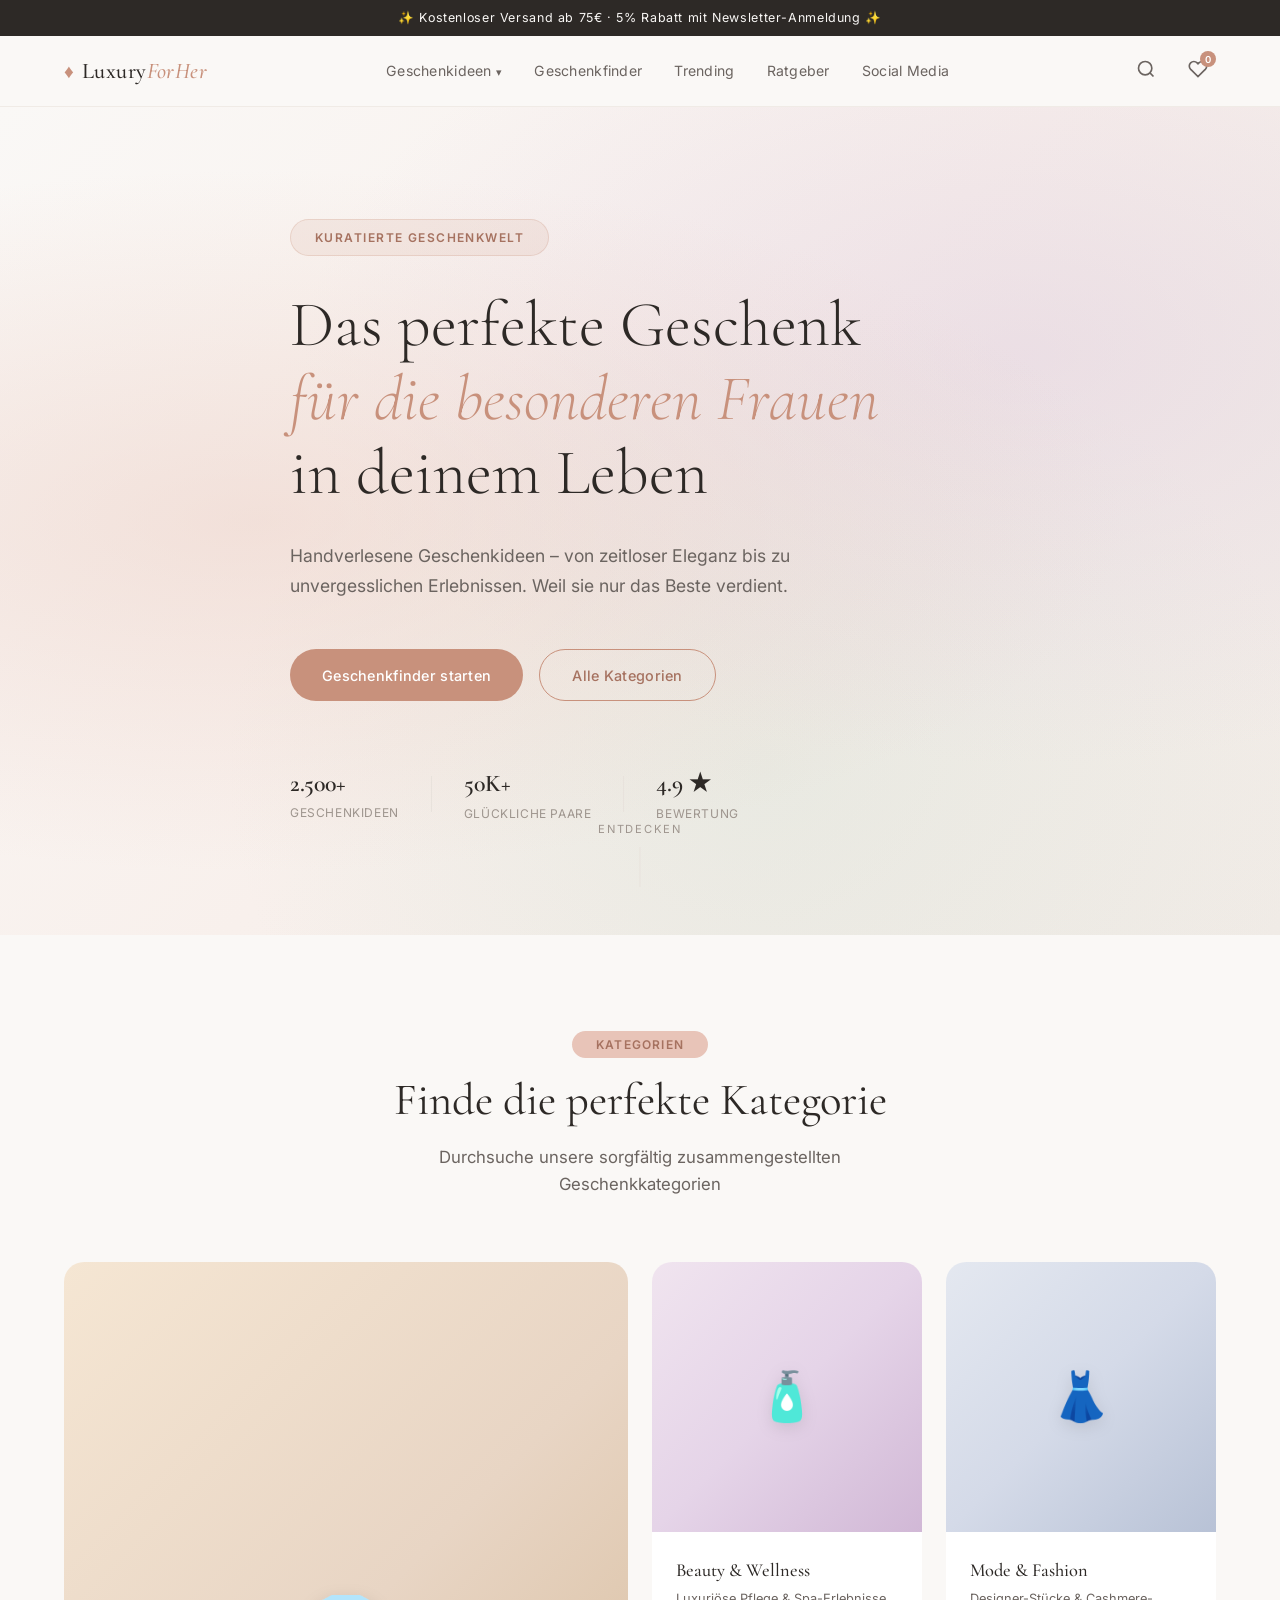
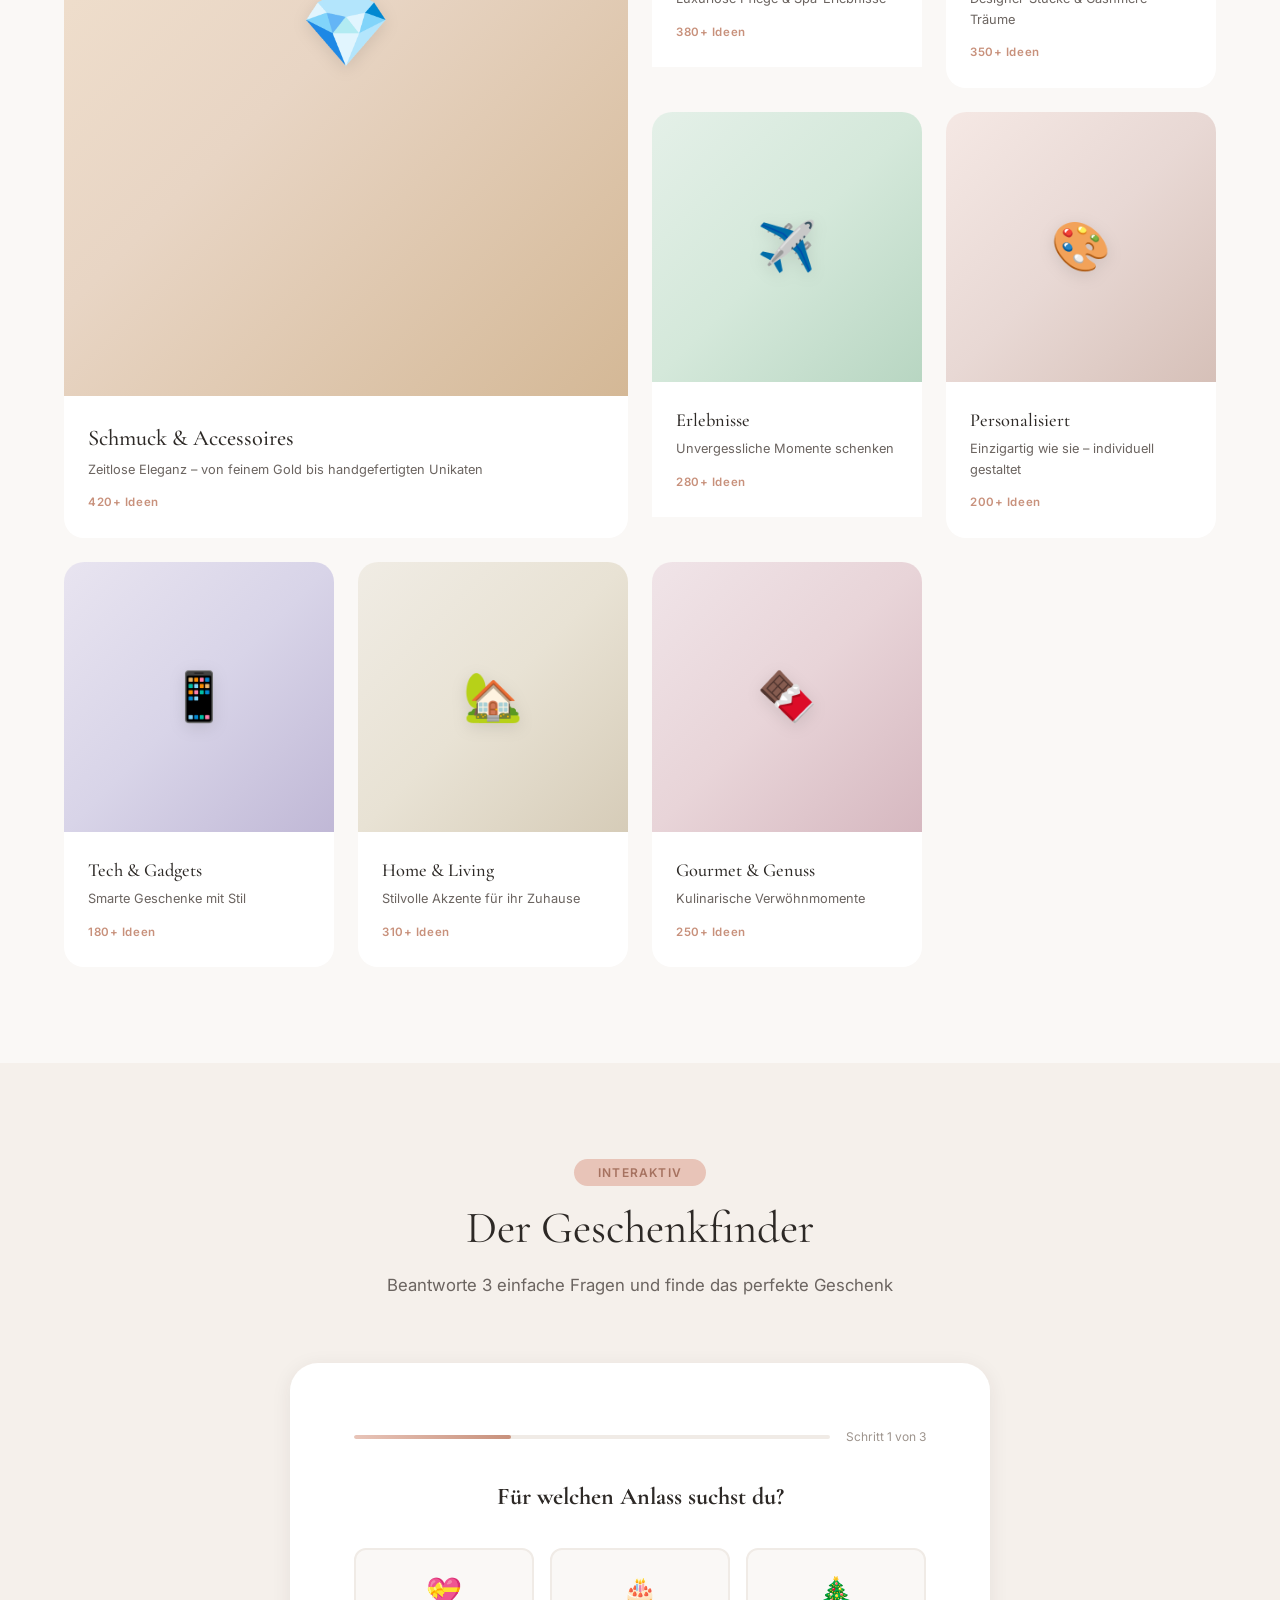
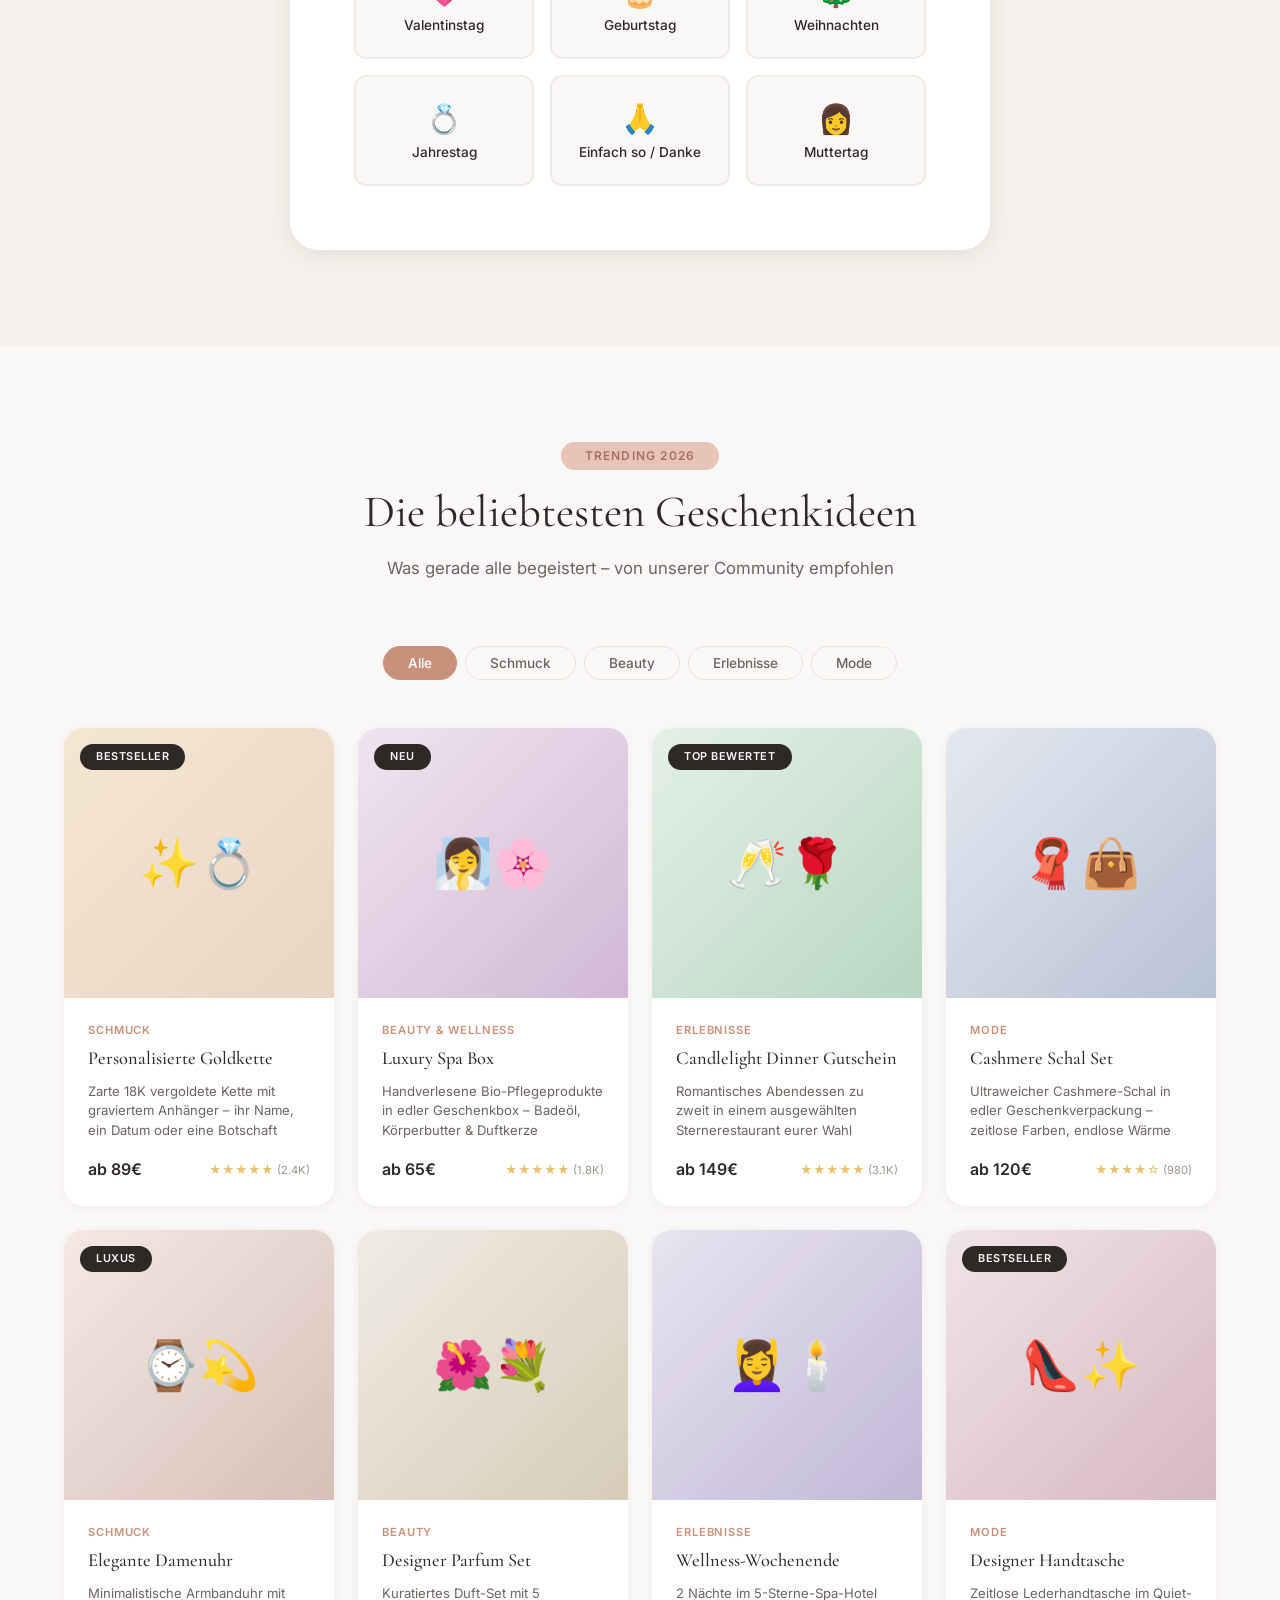
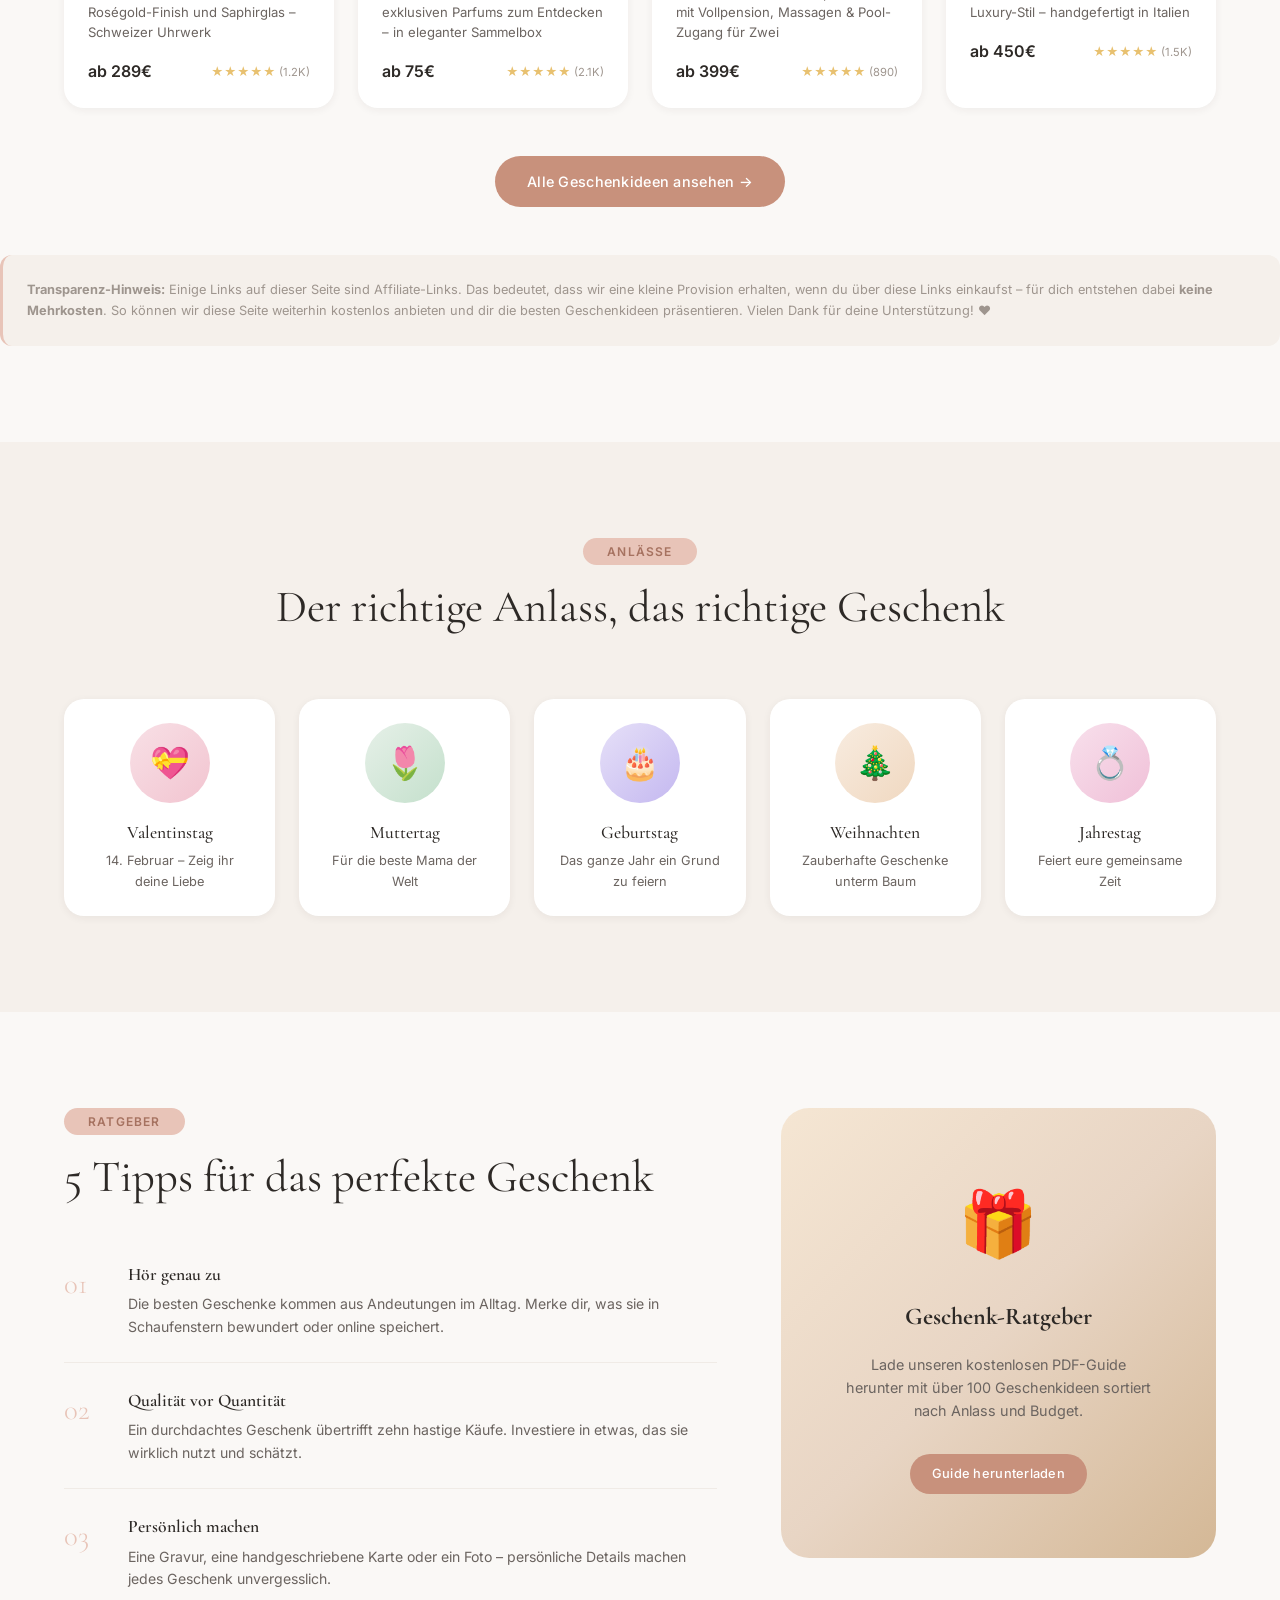
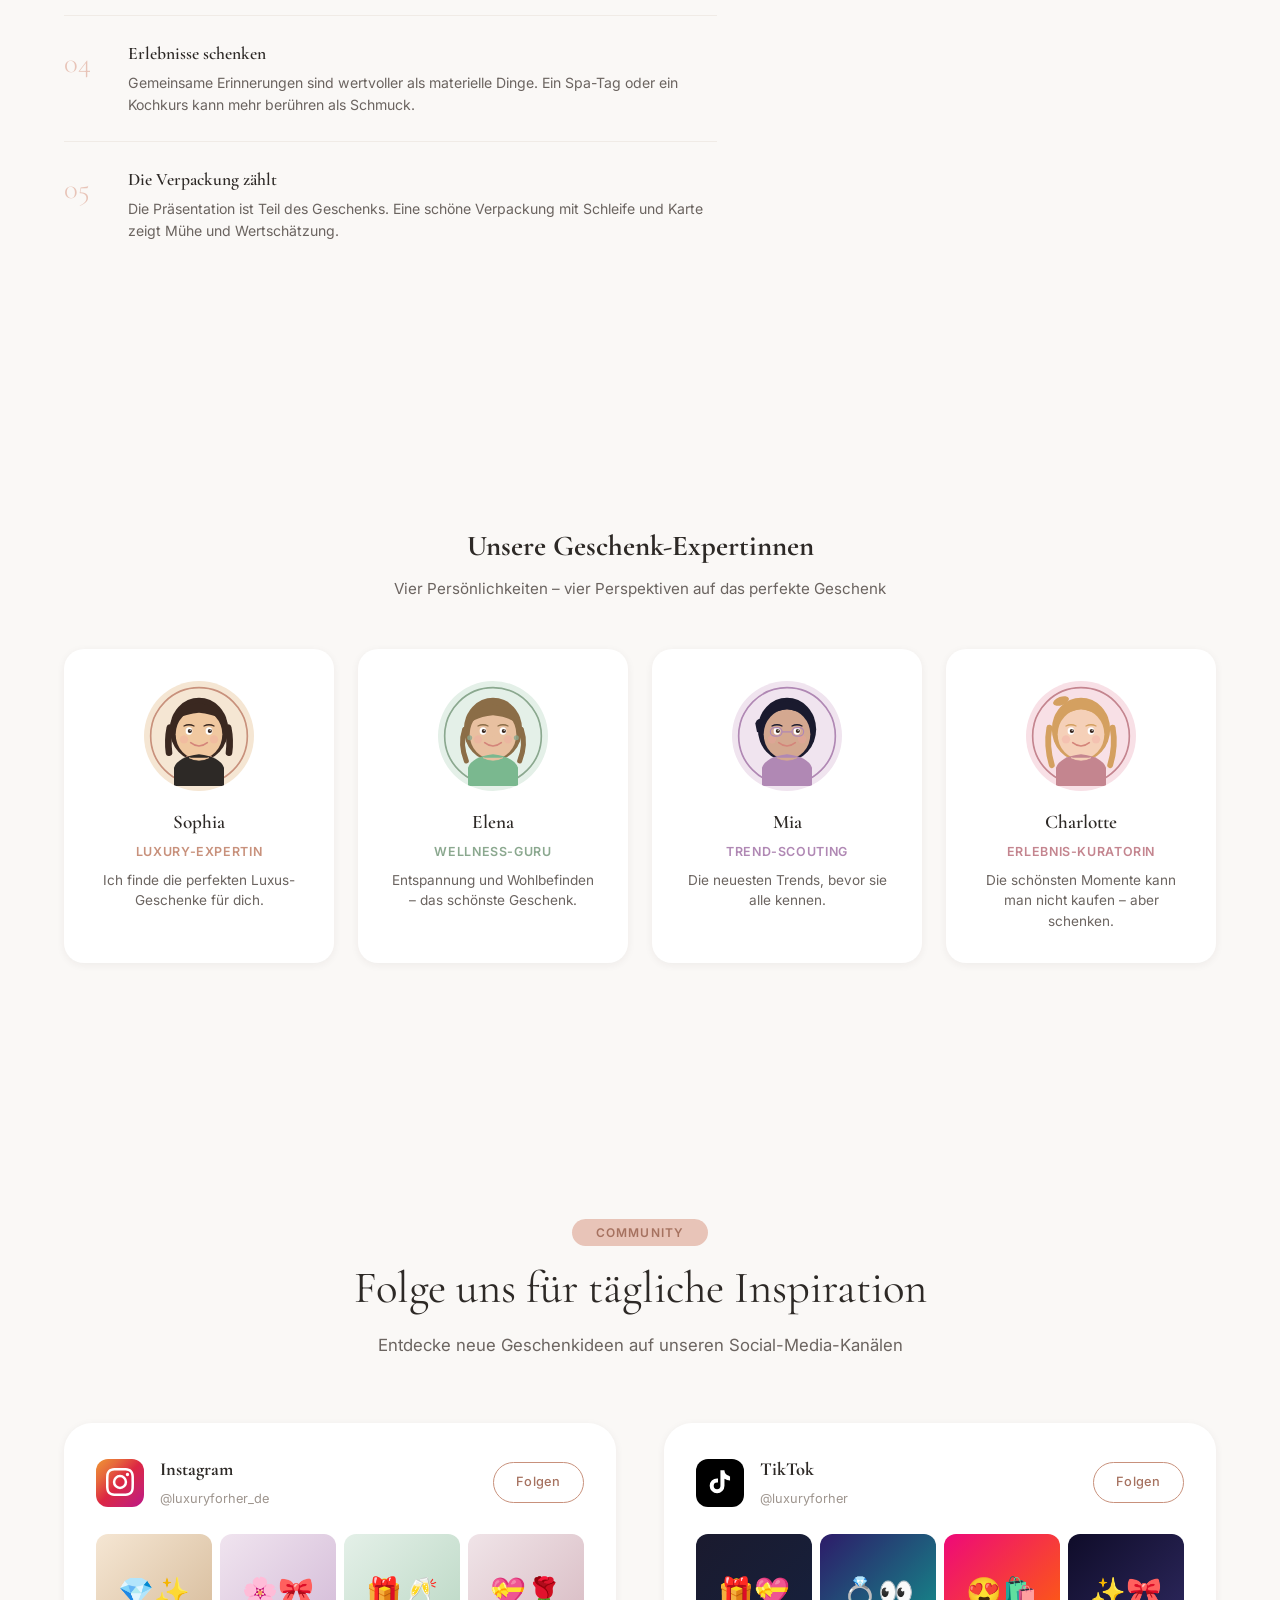
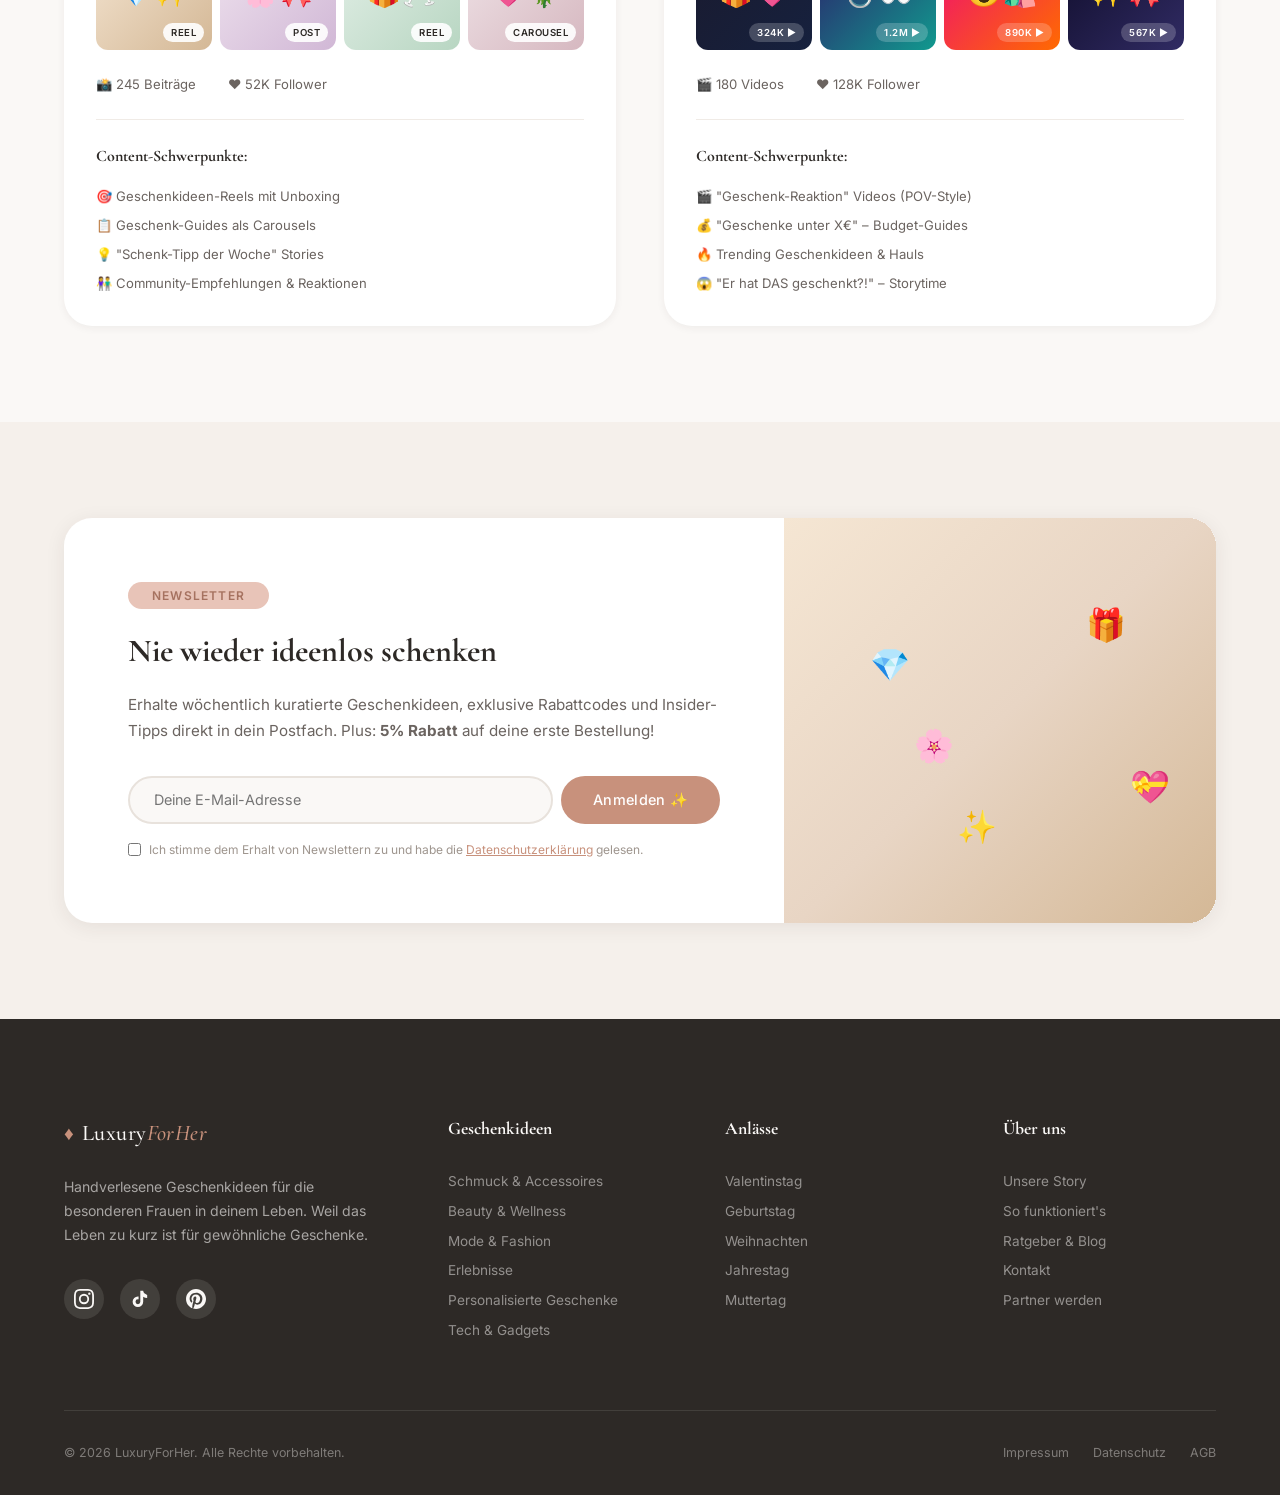
==== index.html @ c5ecb96d "feat: LuxuryForHer – Geschenkideen-Plattform für Frauen Komplette Webseite mit folgenden Features:  " ====
<!DOCTYPE html>
<html lang="de">
<head>
    <meta charset="UTF-8">
    <meta name="viewport" content="width=device-width, initial-scale=1.0">
    <title>LuxuryForHer – Exklusive Geschenkideen für Frauen</title>
    <meta name="description" content="Entdecke handverlesene Geschenkideen für Frauen. Von luxuriöser Schmuckkunst bis hin zu personalisierten Erlebnissen – finde das perfekte Geschenk für sie.">
    <meta name="keywords" content="Geschenke für Frauen, Luxus Geschenke, Geschenkideen, Valentinstag, Geburtstag, Weihnachten">
    <meta property="og:title" content="LuxuryForHer – Exklusive Geschenkideen für Frauen">
    <meta property="og:description" content="Handverlesene Geschenkideen für die besonderen Frauen in deinem Leben.">
    <meta property="og:type" content="website">
    <link rel="preconnect" href="https://fonts.googleapis.com">
    <link rel="preconnect" href="https://fonts.gstatic.com" crossorigin>
    <link href="https://fonts.googleapis.com/css2?family=Cormorant+Garamond:ital,wght@0,300;0,400;0,500;0,600;0,700;1,300;1,400&family=Inter:wght@300;400;500;600&display=swap" rel="stylesheet">
    <link rel="stylesheet" href="css/style.css">
    <link rel="stylesheet" href="css/avatars.css">
    <link rel="icon" href="data:image/svg+xml,<svg xmlns='http://www.w3.org/2000/svg' viewBox='0 0 100 100'><text y='.9em' font-size='90'>🎁</text></svg>">
</head>
<body>
    <!-- Announcement Bar -->
    <div class="announcement-bar">
        <p>✨ Kostenloser Versand ab 75€ · 5% Rabatt mit Newsletter-Anmeldung ✨</p>
    </div>

    <!-- Navigation -->
    <header class="header" id="header">
        <nav class="nav container">
            <a href="index.html" class="nav__logo">
                <span class="logo-icon">♦</span>
                <span class="logo-text">Luxury<em>ForHer</em></span>
            </a>

            <div class="nav__menu" id="nav-menu">
                <ul class="nav__list">
                    <li class="nav__item nav__item--dropdown">
                        <a href="#kategorien" class="nav__link">Geschenkideen <span class="dropdown-arrow">▾</span></a>
                        <div class="dropdown">
                            <div class="dropdown__grid">
                                <div class="dropdown__column">
                                    <h4>Nach Anlass</h4>
                                    <a href="pages/kategorie.html?cat=valentinstag">Valentinstag</a>
                                    <a href="pages/kategorie.html?cat=geburtstag">Geburtstag</a>
                                    <a href="pages/kategorie.html?cat=weihnachten">Weihnachten</a>
                                    <a href="pages/kategorie.html?cat=jahrestag">Jahrestag</a>
                                    <a href="pages/kategorie.html?cat=muttertag">Muttertag</a>
                                </div>
                                <div class="dropdown__column">
                                    <h4>Nach Kategorie</h4>
                                    <a href="pages/kategorie.html?cat=schmuck">Schmuck & Accessoires</a>
                                    <a href="pages/kategorie.html?cat=beauty">Beauty & Wellness</a>
                                    <a href="pages/kategorie.html?cat=mode">Mode & Fashion</a>
                                    <a href="pages/kategorie.html?cat=erlebnisse">Erlebnisse</a>
                                    <a href="pages/kategorie.html?cat=tech">Tech & Gadgets</a>
                                </div>
                                <div class="dropdown__column">
                                    <h4>Nach Budget</h4>
                                    <a href="pages/kategorie.html?cat=unter50">Unter 50€</a>
                                    <a href="pages/kategorie.html?cat=50-150">50€ – 150€</a>
                                    <a href="pages/kategorie.html?cat=150-500">150€ – 500€</a>
                                    <a href="pages/kategorie.html?cat=luxus">Luxus 500€+</a>
                                </div>
                            </div>
                        </div>
                    </li>
                    <li class="nav__item"><a href="#geschenkfinder" class="nav__link">Geschenkfinder</a></li>
                    <li class="nav__item"><a href="#trending" class="nav__link">Trending</a></li>
                    <li class="nav__item"><a href="pages/ratgeber.html" class="nav__link">Ratgeber</a></li>
                    <li class="nav__item"><a href="#social" class="nav__link">Social Media</a></li>
                </ul>
                <button class="nav__close" id="nav-close" aria-label="Menü schließen">✕</button>
            </div>

            <div class="nav__actions">
                <button class="nav__search-btn" id="search-btn" aria-label="Suche">
                    <svg width="20" height="20" viewBox="0 0 24 24" fill="none" stroke="currentColor" stroke-width="2">
                        <circle cx="11" cy="11" r="8"/><path d="m21 21-4.3-4.3"/>
                    </svg>
                </button>
                <button class="nav__wishlist-btn" aria-label="Merkliste">
                    <svg width="20" height="20" viewBox="0 0 24 24" fill="none" stroke="currentColor" stroke-width="2">
                        <path d="M20.84 4.61a5.5 5.5 0 0 0-7.78 0L12 5.67l-1.06-1.06a5.5 5.5 0 0 0-7.78 7.78l1.06 1.06L12 21.23l7.78-7.78 1.06-1.06a5.5 5.5 0 0 0 0-7.78z"/>
                    </svg>
                    <span class="wishlist-count">0</span>
                </button>
                <button class="nav__toggle" id="nav-toggle" aria-label="Menü öffnen">
                    <span></span><span></span><span></span>
                </button>
            </div>
        </nav>
    </header>

    <!-- Search Overlay -->
    <div class="search-overlay" id="search-overlay">
        <div class="search-overlay__content">
            <button class="search-overlay__close" id="search-close" aria-label="Suche schließen">✕</button>
            <h2>Was suchst du?</h2>
            <div class="search-overlay__input-wrap">
                <input type="text" placeholder="z.B. Schmuck, Wellness, Valentinstag..." id="search-input" autocomplete="off">
                <button class="search-overlay__submit" aria-label="Suchen">→</button>
            </div>
            <div class="search-overlay__suggestions">
                <span>Beliebt:</span>
                <a href="#">Goldschmuck</a>
                <a href="#">Parfum</a>
                <a href="#">Spa-Erlebnis</a>
                <a href="#">Handtasche</a>
                <a href="#">Cashmere</a>
            </div>
        </div>
    </div>

    <!-- Hero Section -->
    <section class="hero">
        <div class="hero__bg">
            <div class="hero__gradient"></div>
        </div>
        <div class="hero__content container">
            <span class="hero__badge">Kuratierte Geschenkwelt</span>
            <h1 class="hero__title">
                Das perfekte Geschenk<br>
                <em>für die besonderen Frauen</em><br>
                in deinem Leben
            </h1>
            <p class="hero__subtitle">
                Handverlesene Geschenkideen – von zeitloser Eleganz bis zu unvergesslichen Erlebnissen.
                Weil sie nur das Beste verdient.
            </p>
            <div class="hero__actions">
                <a href="#geschenkfinder" class="btn btn--primary">Geschenkfinder starten</a>
                <a href="#kategorien" class="btn btn--outline">Alle Kategorien</a>
            </div>
            <div class="hero__trust">
                <div class="trust-item">
                    <span class="trust-number">2.500+</span>
                    <span class="trust-label">Geschenkideen</span>
                </div>
                <div class="trust-divider"></div>
                <div class="trust-item">
                    <span class="trust-number">50K+</span>
                    <span class="trust-label">Glückliche Paare</span>
                </div>
                <div class="trust-divider"></div>
                <div class="trust-item">
                    <span class="trust-number">4.9 ★</span>
                    <span class="trust-label">Bewertung</span>
                </div>
            </div>
        </div>
        <div class="hero__scroll">
            <span>Entdecken</span>
            <div class="scroll-line"></div>
        </div>
    </section>

    <!-- Categories Section -->
    <section class="categories section" id="kategorien">
        <div class="container">
            <div class="section__header">
                <span class="section__badge">Kategorien</span>
                <h2 class="section__title">Finde die perfekte Kategorie</h2>
                <p class="section__subtitle">Durchsuche unsere sorgfältig zusammengestellten Geschenkkategorien</p>
            </div>

            <div class="categories__grid">
                <a href="pages/kategorie.html?cat=schmuck" class="category-card category-card--large">
                    <div class="category-card__bg" style="background: linear-gradient(135deg, #f5e6d3 0%, #e8d5c4 50%, #d4b896 100%);">
                        <div class="category-card__icon">💎</div>
                    </div>
                    <div class="category-card__content">
                        <h3>Schmuck & Accessoires</h3>
                        <p>Zeitlose Eleganz – von feinem Gold bis handgefertigten Unikaten</p>
                        <span class="category-card__count">420+ Ideen</span>
                    </div>
                </a>

                <a href="pages/kategorie.html?cat=beauty" class="category-card">
                    <div class="category-card__bg" style="background: linear-gradient(135deg, #f0e4ef 0%, #e5d4e8 50%, #d1b8d6 100%);">
                        <div class="category-card__icon">🧴</div>
                    </div>
                    <div class="category-card__content">
                        <h3>Beauty & Wellness</h3>
                        <p>Luxuriöse Pflege & Spa-Erlebnisse</p>
                        <span class="category-card__count">380+ Ideen</span>
                    </div>
                </a>

                <a href="pages/kategorie.html?cat=mode" class="category-card">
                    <div class="category-card__bg" style="background: linear-gradient(135deg, #e4e8f0 0%, #d4dae8 50%, #b8c2d6 100%);">
                        <div class="category-card__icon">👗</div>
                    </div>
                    <div class="category-card__content">
                        <h3>Mode & Fashion</h3>
                        <p>Designer-Stücke & Cashmere-Träume</p>
                        <span class="category-card__count">350+ Ideen</span>
                    </div>
                </a>

                <a href="pages/kategorie.html?cat=erlebnisse" class="category-card">
                    <div class="category-card__bg" style="background: linear-gradient(135deg, #e4f0e8 0%, #d4e8da 50%, #b8d6c2 100%);">
                        <div class="category-card__icon">✈️</div>
                    </div>
                    <div class="category-card__content">
                        <h3>Erlebnisse</h3>
                        <p>Unvergessliche Momente schenken</p>
                        <span class="category-card__count">280+ Ideen</span>
                    </div>
                </a>

                <a href="pages/kategorie.html?cat=personalisiert" class="category-card">
                    <div class="category-card__bg" style="background: linear-gradient(135deg, #f5e8e4 0%, #e8d8d4 50%, #d6c0b8 100%);">
                        <div class="category-card__icon">🎨</div>
                    </div>
                    <div class="category-card__content">
                        <h3>Personalisiert</h3>
                        <p>Einzigartig wie sie – individuell gestaltet</p>
                        <span class="category-card__count">200+ Ideen</span>
                    </div>
                </a>

                <a href="pages/kategorie.html?cat=tech" class="category-card">
                    <div class="category-card__bg" style="background: linear-gradient(135deg, #e8e4f0 0%, #d8d4e8 50%, #c0b8d6 100%);">
                        <div class="category-card__icon">📱</div>
                    </div>
                    <div class="category-card__content">
                        <h3>Tech & Gadgets</h3>
                        <p>Smarte Geschenke mit Stil</p>
                        <span class="category-card__count">180+ Ideen</span>
                    </div>
                </a>

                <a href="pages/kategorie.html?cat=home" class="category-card">
                    <div class="category-card__bg" style="background: linear-gradient(135deg, #f0ece4 0%, #e8e2d4 50%, #d6ccb8 100%);">
                        <div class="category-card__icon">🏡</div>
                    </div>
                    <div class="category-card__content">
                        <h3>Home & Living</h3>
                        <p>Stilvolle Akzente für ihr Zuhause</p>
                        <span class="category-card__count">310+ Ideen</span>
                    </div>
                </a>

                <a href="pages/kategorie.html?cat=gourmet" class="category-card">
                    <div class="category-card__bg" style="background: linear-gradient(135deg, #f0e4e8 0%, #e8d4d8 50%, #d6b8c0 100%);">
                        <div class="category-card__icon">🍫</div>
                    </div>
                    <div class="category-card__content">
                        <h3>Gourmet & Genuss</h3>
                        <p>Kulinarische Verwöhnmomente</p>
                        <span class="category-card__count">250+ Ideen</span>
                    </div>
                </a>
            </div>
        </div>
    </section>

    <!-- Gift Finder Section -->
    <section class="gift-finder section" id="geschenkfinder">
        <div class="container">
            <div class="section__header">
                <span class="section__badge">Interaktiv</span>
                <h2 class="section__title">Der Geschenkfinder</h2>
                <p class="section__subtitle">Beantworte 3 einfache Fragen und finde das perfekte Geschenk</p>
            </div>

            <div class="finder" id="finder">
                <!-- Step 1: Occasion -->
                <div class="finder__step active" data-step="1">
                    <div class="finder__progress">
                        <div class="progress-bar">
                            <div class="progress-fill" style="width: 33%"></div>
                        </div>
                        <span>Schritt 1 von 3</span>
                    </div>
                    <h3>Für welchen Anlass suchst du?</h3>
                    <div class="finder__options">
                        <button class="finder__option" data-value="valentinstag" data-next="2">
                            <span class="finder__option-icon">💝</span>
                            <span class="finder__option-text">Valentinstag</span>
                        </button>
                        <button class="finder__option" data-value="geburtstag" data-next="2">
                            <span class="finder__option-icon">🎂</span>
                            <span class="finder__option-text">Geburtstag</span>
                        </button>
                        <button class="finder__option" data-value="weihnachten" data-next="2">
                            <span class="finder__option-icon">🎄</span>
                            <span class="finder__option-text">Weihnachten</span>
                        </button>
                        <button class="finder__option" data-value="jahrestag" data-next="2">
                            <span class="finder__option-icon">💍</span>
                            <span class="finder__option-text">Jahrestag</span>
                        </button>
                        <button class="finder__option" data-value="danke" data-next="2">
                            <span class="finder__option-icon">🙏</span>
                            <span class="finder__option-text">Einfach so / Danke</span>
                        </button>
                        <button class="finder__option" data-value="muttertag" data-next="2">
                            <span class="finder__option-icon">👩</span>
                            <span class="finder__option-text">Muttertag</span>
                        </button>
                    </div>
                </div>

                <!-- Step 2: Budget -->
                <div class="finder__step" data-step="2">
                    <div class="finder__progress">
                        <div class="progress-bar">
                            <div class="progress-fill" style="width: 66%"></div>
                        </div>
                        <span>Schritt 2 von 3</span>
                    </div>
                    <h3>Wie viel möchtest du ausgeben?</h3>
                    <div class="finder__options">
                        <button class="finder__option" data-value="unter30" data-next="3">
                            <span class="finder__option-icon">💰</span>
                            <span class="finder__option-text">Unter 30€</span>
                        </button>
                        <button class="finder__option" data-value="30-75" data-next="3">
                            <span class="finder__option-icon">💰💰</span>
                            <span class="finder__option-text">30€ – 75€</span>
                        </button>
                        <button class="finder__option" data-value="75-200" data-next="3">
                            <span class="finder__option-icon">💰💰💰</span>
                            <span class="finder__option-text">75€ – 200€</span>
                        </button>
                        <button class="finder__option" data-value="200plus" data-next="3">
                            <span class="finder__option-icon">💎</span>
                            <span class="finder__option-text">200€+</span>
                        </button>
                    </div>
                    <button class="finder__back" data-back="1">← Zurück</button>
                </div>

                <!-- Step 3: Interest -->
                <div class="finder__step" data-step="3">
                    <div class="finder__progress">
                        <div class="progress-bar">
                            <div class="progress-fill" style="width: 100%"></div>
                        </div>
                        <span>Schritt 3 von 3</span>
                    </div>
                    <h3>Was interessiert sie am meisten?</h3>
                    <div class="finder__options">
                        <button class="finder__option" data-value="fashion" data-next="result">
                            <span class="finder__option-icon">👗</span>
                            <span class="finder__option-text">Mode & Style</span>
                        </button>
                        <button class="finder__option" data-value="wellness" data-next="result">
                            <span class="finder__option-icon">🧘</span>
                            <span class="finder__option-text">Wellness & Selfcare</span>
                        </button>
                        <button class="finder__option" data-value="abenteuer" data-next="result">
                            <span class="finder__option-icon">🌍</span>
                            <span class="finder__option-text">Reisen & Abenteuer</span>
                        </button>
                        <button class="finder__option" data-value="kreativ" data-next="result">
                            <span class="finder__option-icon">🎨</span>
                            <span class="finder__option-text">Kunst & Kreatives</span>
                        </button>
                        <button class="finder__option" data-value="kulinarik" data-next="result">
                            <span class="finder__option-icon">🍷</span>
                            <span class="finder__option-text">Kulinarik & Genuss</span>
                        </button>
                        <button class="finder__option" data-value="technik" data-next="result">
                            <span class="finder__option-icon">📱</span>
                            <span class="finder__option-text">Technik & Smart Home</span>
                        </button>
                    </div>
                    <button class="finder__back" data-back="2">← Zurück</button>
                </div>

                <!-- Results -->
                <div class="finder__step" data-step="result">
                    <div class="finder__result">
                        <h3>🎉 Deine persönlichen Empfehlungen</h3>
                        <div class="finder__results-grid" id="finder-results">
                            <!-- Filled by JS -->
                        </div>
                        <button class="finder__back" data-back="1" onclick="resetFinder()">🔄 Nochmal starten</button>
                    </div>
                </div>
            </div>
        </div>
    </section>

    <!-- Trending Section -->
    <section class="trending section" id="trending">
        <div class="container">
            <div class="section__header">
                <span class="section__badge">Trending 2026</span>
                <h2 class="section__title">Die beliebtesten Geschenkideen</h2>
                <p class="section__subtitle">Was gerade alle begeistert – von unserer Community empfohlen</p>
            </div>

            <div class="trending__tabs">
                <button class="trending__tab active" data-tab="alle">Alle</button>
                <button class="trending__tab" data-tab="schmuck">Schmuck</button>
                <button class="trending__tab" data-tab="beauty">Beauty</button>
                <button class="trending__tab" data-tab="erlebnisse">Erlebnisse</button>
                <button class="trending__tab" data-tab="mode">Mode</button>
            </div>

            <div class="trending__grid" id="trending-grid">
                <!-- Product Card 1 -->
                <article class="product-card" data-category="schmuck">
                    <div class="product-card__image" style="background: linear-gradient(135deg, #f5e6d3, #e8d5c4);">
                        <span class="product-card__emoji">✨💍</span>
                        <span class="product-card__badge">Bestseller</span>
                        <button class="product-card__wishlist" aria-label="Auf Merkliste">♡</button>
                    </div>
                    <div class="product-card__content">
                        <span class="product-card__category">Schmuck</span>
                        <h3>Personalisierte Goldkette</h3>
                        <p>Zarte 18K vergoldete Kette mit graviertem Anhänger – ihr Name, ein Datum oder eine Botschaft</p>
                        <div class="product-card__footer">
                            <span class="product-card__price">ab 89€</span>
                            <div class="product-card__rating">★★★★★ <span>(2.4K)</span></div>
                        </div>
                    </div>
                </article>

                <!-- Product Card 2 -->
                <article class="product-card" data-category="beauty">
                    <div class="product-card__image" style="background: linear-gradient(135deg, #f0e4ef, #d1b8d6);">
                        <span class="product-card__emoji">🧖‍♀️🌸</span>
                        <span class="product-card__badge">Neu</span>
                        <button class="product-card__wishlist" aria-label="Auf Merkliste">♡</button>
                    </div>
                    <div class="product-card__content">
                        <span class="product-card__category">Beauty & Wellness</span>
                        <h3>Luxury Spa Box</h3>
                        <p>Handverlesene Bio-Pflegeprodukte in edler Geschenkbox – Badeöl, Körperbutter & Duftkerze</p>
                        <div class="product-card__footer">
                            <span class="product-card__price">ab 65€</span>
                            <div class="product-card__rating">★★★★★ <span>(1.8K)</span></div>
                        </div>
                    </div>
                </article>

                <!-- Product Card 3 -->
                <article class="product-card" data-category="erlebnisse">
                    <div class="product-card__image" style="background: linear-gradient(135deg, #e4f0e8, #b8d6c2);">
                        <span class="product-card__emoji">🥂🌹</span>
                        <span class="product-card__badge">Top bewertet</span>
                        <button class="product-card__wishlist" aria-label="Auf Merkliste">♡</button>
                    </div>
                    <div class="product-card__content">
                        <span class="product-card__category">Erlebnisse</span>
                        <h3>Candlelight Dinner Gutschein</h3>
                        <p>Romantisches Abendessen zu zweit in einem ausgewählten Sternerestaurant eurer Wahl</p>
                        <div class="product-card__footer">
                            <span class="product-card__price">ab 149€</span>
                            <div class="product-card__rating">★★★★★ <span>(3.1K)</span></div>
                        </div>
                    </div>
                </article>

                <!-- Product Card 4 -->
                <article class="product-card" data-category="mode">
                    <div class="product-card__image" style="background: linear-gradient(135deg, #e4e8f0, #b8c2d6);">
                        <span class="product-card__emoji">🧣👜</span>
                        <button class="product-card__wishlist" aria-label="Auf Merkliste">♡</button>
                    </div>
                    <div class="product-card__content">
                        <span class="product-card__category">Mode</span>
                        <h3>Cashmere Schal Set</h3>
                        <p>Ultraweicher Cashmere-Schal in edler Geschenkverpackung – zeitlose Farben, endlose Wärme</p>
                        <div class="product-card__footer">
                            <span class="product-card__price">ab 120€</span>
                            <div class="product-card__rating">★★★★☆ <span>(980)</span></div>
                        </div>
                    </div>
                </article>

                <!-- Product Card 5 -->
                <article class="product-card" data-category="schmuck">
                    <div class="product-card__image" style="background: linear-gradient(135deg, #f5e8e4, #d6c0b8);">
                        <span class="product-card__emoji">⌚💫</span>
                        <span class="product-card__badge">Luxus</span>
                        <button class="product-card__wishlist" aria-label="Auf Merkliste">♡</button>
                    </div>
                    <div class="product-card__content">
                        <span class="product-card__category">Schmuck</span>
                        <h3>Elegante Damenuhr</h3>
                        <p>Minimalistische Armbanduhr mit Roségold-Finish und Saphirglas – Schweizer Uhrwerk</p>
                        <div class="product-card__footer">
                            <span class="product-card__price">ab 289€</span>
                            <div class="product-card__rating">★★★★★ <span>(1.2K)</span></div>
                        </div>
                    </div>
                </article>

                <!-- Product Card 6 -->
                <article class="product-card" data-category="beauty">
                    <div class="product-card__image" style="background: linear-gradient(135deg, #f0ece4, #d6ccb8);">
                        <span class="product-card__emoji">🌺💐</span>
                        <button class="product-card__wishlist" aria-label="Auf Merkliste">♡</button>
                    </div>
                    <div class="product-card__content">
                        <span class="product-card__category">Beauty</span>
                        <h3>Designer Parfum Set</h3>
                        <p>Kuratiertes Duft-Set mit 5 exklusiven Parfums zum Entdecken – in eleganter Sammelbox</p>
                        <div class="product-card__footer">
                            <span class="product-card__price">ab 75€</span>
                            <div class="product-card__rating">★★★★★ <span>(2.1K)</span></div>
                        </div>
                    </div>
                </article>

                <!-- Product Card 7 -->
                <article class="product-card" data-category="erlebnisse">
                    <div class="product-card__image" style="background: linear-gradient(135deg, #e8e4f0, #c0b8d6);">
                        <span class="product-card__emoji">💆‍♀️🕯️</span>
                        <button class="product-card__wishlist" aria-label="Auf Merkliste">♡</button>
                    </div>
                    <div class="product-card__content">
                        <span class="product-card__category">Erlebnisse</span>
                        <h3>Wellness-Wochenende</h3>
                        <p>2 Nächte im 5-Sterne-Spa-Hotel mit Vollpension, Massagen & Pool-Zugang für Zwei</p>
                        <div class="product-card__footer">
                            <span class="product-card__price">ab 399€</span>
                            <div class="product-card__rating">★★★★★ <span>(890)</span></div>
                        </div>
                    </div>
                </article>

                <!-- Product Card 8 -->
                <article class="product-card" data-category="mode">
                    <div class="product-card__image" style="background: linear-gradient(135deg, #f0e4e8, #d6b8c0);">
                        <span class="product-card__emoji">👠✨</span>
                        <span class="product-card__badge">Bestseller</span>
                        <button class="product-card__wishlist" aria-label="Auf Merkliste">♡</button>
                    </div>
                    <div class="product-card__content">
                        <span class="product-card__category">Mode</span>
                        <h3>Designer Handtasche</h3>
                        <p>Zeitlose Lederhandtasche im Quiet-Luxury-Stil – handgefertigt in Italien</p>
                        <div class="product-card__footer">
                            <span class="product-card__price">ab 450€</span>
                            <div class="product-card__rating">★★★★★ <span>(1.5K)</span></div>
                        </div>
                    </div>
                </article>
            </div>

            <div class="trending__cta">
                <a href="pages/kategorie.html" class="btn btn--primary">Alle Geschenkideen ansehen →</a>
            </div>
        </div>
    </section>

    <!-- Occasion Highlights -->
    <section class="occasions section">
        <div class="container">
            <div class="section__header">
                <span class="section__badge">Anlässe</span>
                <h2 class="section__title">Der richtige Anlass, das richtige Geschenk</h2>
            </div>

            <div class="occasions__grid">
                <a href="pages/kategorie.html?cat=valentinstag" class="occasion-card">
                    <div class="occasion-card__visual" style="background: linear-gradient(135deg, #f8e0e6, #f2c4d0);">
                        <span>💝</span>
                    </div>
                    <h3>Valentinstag</h3>
                    <p>14. Februar – Zeig ihr deine Liebe</p>
                </a>
                <a href="pages/kategorie.html?cat=muttertag" class="occasion-card">
                    <div class="occasion-card__visual" style="background: linear-gradient(135deg, #e6f0e8, #c4e0cc);">
                        <span>🌷</span>
                    </div>
                    <h3>Muttertag</h3>
                    <p>Für die beste Mama der Welt</p>
                </a>
                <a href="pages/kategorie.html?cat=geburtstag" class="occasion-card">
                    <div class="occasion-card__visual" style="background: linear-gradient(135deg, #e6e0f8, #c4b8f0);">
                        <span>🎂</span>
                    </div>
                    <h3>Geburtstag</h3>
                    <p>Das ganze Jahr ein Grund zu feiern</p>
                </a>
                <a href="pages/kategorie.html?cat=weihnachten" class="occasion-card">
                    <div class="occasion-card__visual" style="background: linear-gradient(135deg, #f8ece0, #f0d8c0);">
                        <span>🎄</span>
                    </div>
                    <h3>Weihnachten</h3>
                    <p>Zauberhafte Geschenke unterm Baum</p>
                </a>
                <a href="pages/kategorie.html?cat=jahrestag" class="occasion-card">
                    <div class="occasion-card__visual" style="background: linear-gradient(135deg, #f8e0ec, #f0c0d8);">
                        <span>💍</span>
                    </div>
                    <h3>Jahrestag</h3>
                    <p>Feiert eure gemeinsame Zeit</p>
                </a>
            </div>
        </div>
    </section>

    <!-- Guide / Tips Section -->
    <section class="guide section">
        <div class="container">
            <div class="guide__layout">
                <div class="guide__content">
                    <span class="section__badge">Ratgeber</span>
                    <h2 class="section__title">5 Tipps für das perfekte Geschenk</h2>
                    <div class="guide__tips">
                        <div class="guide__tip">
                            <span class="guide__tip-number">01</span>
                            <div>
                                <h4>Hör genau zu</h4>
                                <p>Die besten Geschenke kommen aus Andeutungen im Alltag. Merke dir, was sie in Schaufenstern bewundert oder online speichert.</p>
                            </div>
                        </div>
                        <div class="guide__tip">
                            <span class="guide__tip-number">02</span>
                            <div>
                                <h4>Qualität vor Quantität</h4>
                                <p>Ein durchdachtes Geschenk übertrifft zehn hastige Käufe. Investiere in etwas, das sie wirklich nutzt und schätzt.</p>
                            </div>
                        </div>
                        <div class="guide__tip">
                            <span class="guide__tip-number">03</span>
                            <div>
                                <h4>Persönlich machen</h4>
                                <p>Eine Gravur, eine handgeschriebene Karte oder ein Foto – persönliche Details machen jedes Geschenk unvergesslich.</p>
                            </div>
                        </div>
                        <div class="guide__tip">
                            <span class="guide__tip-number">04</span>
                            <div>
                                <h4>Erlebnisse schenken</h4>
                                <p>Gemeinsame Erinnerungen sind wertvoller als materielle Dinge. Ein Spa-Tag oder ein Kochkurs kann mehr berühren als Schmuck.</p>
                            </div>
                        </div>
                        <div class="guide__tip">
                            <span class="guide__tip-number">05</span>
                            <div>
                                <h4>Die Verpackung zählt</h4>
                                <p>Die Präsentation ist Teil des Geschenks. Eine schöne Verpackung mit Schleife und Karte zeigt Mühe und Wertschätzung.</p>
                            </div>
                        </div>
                    </div>
                </div>
                <div class="guide__visual">
                    <div class="guide__visual-card" style="background: linear-gradient(135deg, #f5e6d3 0%, #e8d5c4 50%, #d4b896 100%);">
                        <div class="guide__visual-content">
                            <span class="guide__visual-emoji">🎁</span>
                            <h3>Geschenk-Ratgeber</h3>
                            <p>Lade unseren kostenlosen PDF-Guide herunter mit über 100 Geschenkideen sortiert nach Anlass und Budget.</p>
                            <a href="#newsletter" class="btn btn--primary btn--small">Guide herunterladen</a>
                        </div>
                    </div>
                </div>
            </div>
        </div>
    </section>

    <!-- Avatar Team Section -->
    <section class="section" id="team">
        <div class="container" id="avatar-carousel-container">
            <!-- Rendered by JS: AvatarSystem.renderAvatarCarousel() -->
        </div>
    </section>

    <!-- Social Media Section -->
    <section class="social section" id="social">
        <div class="container">
            <div class="section__header">
                <span class="section__badge">Community</span>
                <h2 class="section__title">Folge uns für tägliche Inspiration</h2>
                <p class="section__subtitle">Entdecke neue Geschenkideen auf unseren Social-Media-Kanälen</p>
            </div>

            <div class="social__channels">
                <!-- Instagram -->
                <div class="social-channel">
                    <div class="social-channel__header">
                        <div class="social-channel__icon social-channel__icon--instagram">
                            <svg width="28" height="28" viewBox="0 0 24 24" fill="currentColor">
                                <path d="M12 2.163c3.204 0 3.584.012 4.85.07 3.252.148 4.771 1.691 4.919 4.919.058 1.265.069 1.645.069 4.849 0 3.205-.012 3.584-.069 4.849-.149 3.225-1.664 4.771-4.919 4.919-1.266.058-1.644.07-4.85.07-3.204 0-3.584-.012-4.849-.07-3.26-.149-4.771-1.699-4.919-4.92-.058-1.265-.07-1.644-.07-4.849 0-3.204.013-3.583.07-4.849.149-3.227 1.664-4.771 4.919-4.919 1.266-.057 1.645-.069 4.849-.069zM12 0C8.741 0 8.333.014 7.053.072 2.695.272.273 2.69.073 7.052.014 8.333 0 8.741 0 12c0 3.259.014 3.668.072 4.948.2 4.358 2.618 6.78 6.98 6.98C8.333 23.986 8.741 24 12 24c3.259 0 3.668-.014 4.948-.072 4.354-.2 6.782-2.618 6.979-6.98.059-1.28.073-1.689.073-4.948 0-3.259-.014-3.667-.072-4.947-.196-4.354-2.617-6.78-6.979-6.98C15.668.014 15.259 0 12 0zm0 5.838a6.162 6.162 0 100 12.324 6.162 6.162 0 000-12.324zM12 16a4 4 0 110-8 4 4 0 010 8zm6.406-11.845a1.44 1.44 0 100 2.881 1.44 1.44 0 000-2.881z"/>
                            </svg>
                        </div>
                        <div class="social-channel__info">
                            <h3>Instagram</h3>
                            <span>@luxuryforher_de</span>
                        </div>
                        <a href="https://instagram.com/luxuryforher_de" target="_blank" rel="noopener" class="btn btn--small btn--outline">Folgen</a>
                    </div>
                    <div class="social-channel__grid">
                        <div class="social-post" style="background: linear-gradient(135deg, #f5e6d3, #d4b896);">
                            <span class="social-post__emoji">💎✨</span>
                            <span class="social-post__type">Reel</span>
                        </div>
                        <div class="social-post" style="background: linear-gradient(135deg, #f0e4ef, #d1b8d6);">
                            <span class="social-post__emoji">🌸🎀</span>
                            <span class="social-post__type">Post</span>
                        </div>
                        <div class="social-post" style="background: linear-gradient(135deg, #e4f0e8, #b8d6c2);">
                            <span class="social-post__emoji">🎁🥂</span>
                            <span class="social-post__type">Reel</span>
                        </div>
                        <div class="social-post" style="background: linear-gradient(135deg, #f0e4e8, #d6b8c0);">
                            <span class="social-post__emoji">💝🌹</span>
                            <span class="social-post__type">Carousel</span>
                        </div>
                    </div>
                    <div class="social-channel__stats">
                        <span>📸 245 Beiträge</span>
                        <span>❤️ 52K Follower</span>
                    </div>
                    <div class="social-channel__content-ideas">
                        <h4>Content-Schwerpunkte:</h4>
                        <ul>
                            <li>🎯 Geschenkideen-Reels mit Unboxing</li>
                            <li>📋 Geschenk-Guides als Carousels</li>
                            <li>💡 "Schenk-Tipp der Woche" Stories</li>
                            <li>👫 Community-Empfehlungen & Reaktionen</li>
                        </ul>
                    </div>
                </div>

                <!-- TikTok -->
                <div class="social-channel">
                    <div class="social-channel__header">
                        <div class="social-channel__icon social-channel__icon--tiktok">
                            <svg width="28" height="28" viewBox="0 0 24 24" fill="currentColor">
                                <path d="M19.59 6.69a4.83 4.83 0 01-3.77-4.25V2h-3.45v13.67a2.89 2.89 0 01-2.88 2.5 2.89 2.89 0 01-2.89-2.89 2.89 2.89 0 012.89-2.89c.28 0 .54.04.79.1V9.01a6.27 6.27 0 00-.79-.05 6.34 6.34 0 00-6.34 6.34 6.34 6.34 0 006.34 6.34 6.34 6.34 0 006.34-6.34V9.17a8.16 8.16 0 004.77 1.52v-3.4a4.85 4.85 0 01-1.01-.6z"/>
                            </svg>
                        </div>
                        <div class="social-channel__info">
                            <h3>TikTok</h3>
                            <span>@luxuryforher</span>
                        </div>
                        <a href="https://tiktok.com/@luxuryforher" target="_blank" rel="noopener" class="btn btn--small btn--outline">Folgen</a>
                    </div>
                    <div class="social-channel__grid">
                        <div class="social-post" style="background: linear-gradient(135deg, #1a1a2e, #16213e);">
                            <span class="social-post__emoji">🎁💝</span>
                            <span class="social-post__type social-post__type--dark">324K ▶</span>
                        </div>
                        <div class="social-post" style="background: linear-gradient(135deg, #2d1b69, #11998e);">
                            <span class="social-post__emoji">💍👀</span>
                            <span class="social-post__type social-post__type--dark">1.2M ▶</span>
                        </div>
                        <div class="social-post" style="background: linear-gradient(135deg, #ee0979, #ff6a00);">
                            <span class="social-post__emoji">😍🛍️</span>
                            <span class="social-post__type social-post__type--dark">890K ▶</span>
                        </div>
                        <div class="social-post" style="background: linear-gradient(135deg, #0f0c29, #302b63);">
                            <span class="social-post__emoji">✨🎀</span>
                            <span class="social-post__type social-post__type--dark">567K ▶</span>
                        </div>
                    </div>
                    <div class="social-channel__stats">
                        <span>🎬 180 Videos</span>
                        <span>❤️ 128K Follower</span>
                    </div>
                    <div class="social-channel__content-ideas">
                        <h4>Content-Schwerpunkte:</h4>
                        <ul>
                            <li>🎬 "Geschenk-Reaktion" Videos (POV-Style)</li>
                            <li>💰 "Geschenke unter X€" – Budget-Guides</li>
                            <li>🔥 Trending Geschenkideen & Hauls</li>
                            <li>😱 "Er hat DAS geschenkt?!" – Storytime</li>
                        </ul>
                    </div>
                </div>
            </div>
        </div>
    </section>

    <!-- Newsletter Section -->
    <section class="newsletter section" id="newsletter">
        <div class="container">
            <div class="newsletter__card">
                <div class="newsletter__content">
                    <span class="section__badge">Newsletter</span>
                    <h2>Nie wieder ideenlos schenken</h2>
                    <p>Erhalte wöchentlich kuratierte Geschenkideen, exklusive Rabattcodes und Insider-Tipps direkt in dein Postfach. Plus: <strong>5% Rabatt</strong> auf deine erste Bestellung!</p>
                    <form class="newsletter__form" id="newsletter-form">
                        <div class="newsletter__input-wrap">
                            <input type="email" placeholder="Deine E-Mail-Adresse" required>
                            <button type="submit" class="btn btn--primary">Anmelden ✨</button>
                        </div>
                        <label class="newsletter__consent">
                            <input type="checkbox" required>
                            <span>Ich stimme dem Erhalt von Newslettern zu und habe die <a href="#">Datenschutzerklärung</a> gelesen.</span>
                        </label>
                    </form>
                    <div class="newsletter__success" id="newsletter-success" hidden>
                        <span>🎉</span>
                        <h3>Willkommen!</h3>
                        <p>Dein 5%-Rabattcode ist: <strong>LUXHER5</strong></p>
                    </div>
                </div>
                <div class="newsletter__visual">
                    <div class="newsletter__emoji-float">
                        <span style="--delay: 0s; --x: 20%; --y: 30%;">💎</span>
                        <span style="--delay: 1s; --x: 70%; --y: 20%;">🎁</span>
                        <span style="--delay: 2s; --x: 40%; --y: 70%;">✨</span>
                        <span style="--delay: 3s; --x: 80%; --y: 60%;">💝</span>
                        <span style="--delay: 4s; --x: 30%; --y: 50%;">🌸</span>
                    </div>
                </div>
            </div>
        </div>
    </section>

    <!-- Footer -->
    <footer class="footer">
        <div class="container">
            <div class="footer__grid">
                <div class="footer__brand">
                    <a href="index.html" class="nav__logo">
                        <span class="logo-icon">♦</span>
                        <span class="logo-text">Luxury<em>ForHer</em></span>
                    </a>
                    <p>Handverlesene Geschenkideen für die besonderen Frauen in deinem Leben. Weil das Leben zu kurz ist für gewöhnliche Geschenke.</p>
                    <div class="footer__social">
                        <a href="https://instagram.com/luxuryforher_de" target="_blank" rel="noopener" aria-label="Instagram">
                            <svg width="20" height="20" viewBox="0 0 24 24" fill="currentColor"><path d="M12 2.163c3.204 0 3.584.012 4.85.07 3.252.148 4.771 1.691 4.919 4.919.058 1.265.069 1.645.069 4.849 0 3.205-.012 3.584-.069 4.849-.149 3.225-1.664 4.771-4.919 4.919-1.266.058-1.644.07-4.85.07-3.204 0-3.584-.012-4.849-.07-3.26-.149-4.771-1.699-4.919-4.92-.058-1.265-.07-1.644-.07-4.849 0-3.204.013-3.583.07-4.849.149-3.227 1.664-4.771 4.919-4.919 1.266-.057 1.645-.069 4.849-.069zM12 0C8.741 0 8.333.014 7.053.072 2.695.272.273 2.69.073 7.052.014 8.333 0 8.741 0 12c0 3.259.014 3.668.072 4.948.2 4.358 2.618 6.78 6.98 6.98C8.333 23.986 8.741 24 12 24c3.259 0 3.668-.014 4.948-.072 4.354-.2 6.782-2.618 6.979-6.98.059-1.28.073-1.689.073-4.948 0-3.259-.014-3.667-.072-4.947-.196-4.354-2.617-6.78-6.979-6.98C15.668.014 15.259 0 12 0zm0 5.838a6.162 6.162 0 100 12.324 6.162 6.162 0 000-12.324zM12 16a4 4 0 110-8 4 4 0 010 8zm6.406-11.845a1.44 1.44 0 100 2.881 1.44 1.44 0 000-2.881z"/></svg>
                        </a>
                        <a href="https://tiktok.com/@luxuryforher" target="_blank" rel="noopener" aria-label="TikTok">
                            <svg width="20" height="20" viewBox="0 0 24 24" fill="currentColor"><path d="M19.59 6.69a4.83 4.83 0 01-3.77-4.25V2h-3.45v13.67a2.89 2.89 0 01-2.88 2.5 2.89 2.89 0 01-2.89-2.89 2.89 2.89 0 012.89-2.89c.28 0 .54.04.79.1V9.01a6.27 6.27 0 00-.79-.05 6.34 6.34 0 00-6.34 6.34 6.34 6.34 0 006.34 6.34 6.34 6.34 0 006.34-6.34V9.17a8.16 8.16 0 004.77 1.52v-3.4a4.85 4.85 0 01-1.01-.6z"/></svg>
                        </a>
                        <a href="https://pinterest.com/luxuryforher" target="_blank" rel="noopener" aria-label="Pinterest">
                            <svg width="20" height="20" viewBox="0 0 24 24" fill="currentColor"><path d="M12.017 0C5.396 0 .029 5.367.029 11.987c0 5.079 3.158 9.417 7.618 11.162-.105-.949-.199-2.403.041-3.439.219-.937 1.406-5.957 1.406-5.957s-.359-.72-.359-1.781c0-1.668.967-2.914 2.171-2.914 1.023 0 1.518.769 1.518 1.69 0 1.029-.655 2.568-.994 3.995-.283 1.194.599 2.169 1.777 2.169 2.133 0 3.772-2.249 3.772-5.495 0-2.873-2.064-4.882-5.012-4.882-3.414 0-5.418 2.561-5.418 5.207 0 1.031.397 2.138.893 2.738a.36.36 0 01.083.345l-.333 1.36c-.053.22-.174.267-.402.161-1.499-.698-2.436-2.889-2.436-4.649 0-3.785 2.75-7.262 7.929-7.262 4.163 0 7.398 2.967 7.398 6.931 0 4.136-2.607 7.464-6.227 7.464-1.216 0-2.359-.631-2.75-1.378l-.748 2.853c-.271 1.043-1.002 2.35-1.492 3.146C9.57 23.812 10.763 24 12.017 24c6.624 0 11.99-5.367 11.99-11.988C24.007 5.367 18.641.001 12.017.001z"/></svg>
                        </a>
                    </div>
                </div>

                <div class="footer__links">
                    <h4>Geschenkideen</h4>
                    <a href="pages/kategorie.html?cat=schmuck">Schmuck & Accessoires</a>
                    <a href="pages/kategorie.html?cat=beauty">Beauty & Wellness</a>
                    <a href="pages/kategorie.html?cat=mode">Mode & Fashion</a>
                    <a href="pages/kategorie.html?cat=erlebnisse">Erlebnisse</a>
                    <a href="pages/kategorie.html?cat=personalisiert">Personalisierte Geschenke</a>
                    <a href="pages/kategorie.html?cat=tech">Tech & Gadgets</a>
                </div>

                <div class="footer__links">
                    <h4>Anlässe</h4>
                    <a href="pages/kategorie.html?cat=valentinstag">Valentinstag</a>
                    <a href="pages/kategorie.html?cat=geburtstag">Geburtstag</a>
                    <a href="pages/kategorie.html?cat=weihnachten">Weihnachten</a>
                    <a href="pages/kategorie.html?cat=jahrestag">Jahrestag</a>
                    <a href="pages/kategorie.html?cat=muttertag">Muttertag</a>
                </div>

                <div class="footer__links">
                    <h4>Über uns</h4>
                    <a href="#">Unsere Story</a>
                    <a href="#">So funktioniert's</a>
                    <a href="pages/ratgeber.html">Ratgeber & Blog</a>
                    <a href="#">Kontakt</a>
                    <a href="#">Partner werden</a>
                </div>
            </div>

            <div class="footer__bottom">
                <p>© 2026 LuxuryForHer. Alle Rechte vorbehalten.</p>
                <div class="footer__legal">
                    <a href="#">Impressum</a>
                    <a href="#">Datenschutz</a>
                    <a href="#">AGB</a>
                </div>
            </div>
        </div>
    </footer>

    <script src="js/affiliate.js"></script>
    <script src="js/avatars.js"></script>
    <script src="js/main.js"></script>
    <script>
        // Initialize Avatar Carousel on homepage
        document.addEventListener('DOMContentLoaded', () => {
            const carouselContainer = document.getElementById('avatar-carousel-container');
            if (carouselContainer && typeof AvatarSystem !== 'undefined') {
                carouselContainer.innerHTML = AvatarSystem.renderAvatarCarousel();
            }
        });
    </script>
</body>
</html>
---- css/style.css ----
/* ===================================================
   LuxuryForHer – Stylesheet
   Design: Quiet Luxury · Feminine Elegance
   Colors: Rose Gold, Cream, Sage, Soft Plum
   =================================================== */

/* --- CSS Custom Properties --- */
:root {
    /* Brand colors */
    --color-primary: #c8917c;
    --color-primary-light: #e8c4b8;
    --color-primary-dark: #a67260;
    --color-secondary: #8b7e74;
    --color-accent: #d4a59a;
    --color-accent-rose: #e8a598;

    /* Neutrals */
    --color-bg: #faf8f6;
    --color-bg-alt: #f5f0eb;
    --color-bg-card: #ffffff;
    --color-text: #2d2926;
    --color-text-light: #6b6460;
    --color-text-muted: #9e958e;
    --color-border: #e8e2dc;
    --color-border-light: #f0ebe6;

    /* Semantic */
    --color-success: #7ab88f;
    --color-warning: #e8c170;

    /* Typography */
    --font-heading: 'Cormorant Garamond', 'Georgia', serif;
    --font-body: 'Inter', -apple-system, BlinkMacSystemFont, 'Segoe UI', sans-serif;

    /* Spacing */
    --space-xs: 0.25rem;
    --space-sm: 0.5rem;
    --space-md: 1rem;
    --space-lg: 1.5rem;
    --space-xl: 2rem;
    --space-2xl: 3rem;
    --space-3xl: 4rem;
    --space-4xl: 6rem;

    /* Radius */
    --radius-sm: 6px;
    --radius-md: 12px;
    --radius-lg: 20px;
    --radius-xl: 28px;
    --radius-round: 50%;

    /* Shadows */
    --shadow-sm: 0 2px 8px rgba(45, 41, 38, 0.06);
    --shadow-md: 0 4px 20px rgba(45, 41, 38, 0.08);
    --shadow-lg: 0 8px 40px rgba(45, 41, 38, 0.12);
    --shadow-xl: 0 16px 60px rgba(45, 41, 38, 0.16);

    /* Transitions */
    --transition: 0.3s cubic-bezier(0.4, 0, 0.2, 1);
    --transition-slow: 0.5s cubic-bezier(0.4, 0, 0.2, 1);
}

/* --- Reset & Base --- */
*, *::before, *::after {
    margin: 0;
    padding: 0;
    box-sizing: border-box;
}

html {
    scroll-behavior: smooth;
    font-size: 16px;
}

body {
    font-family: var(--font-body);
    background: var(--color-bg);
    color: var(--color-text);
    line-height: 1.6;
    -webkit-font-smoothing: antialiased;
    overflow-x: hidden;
}

img {
    max-width: 100%;
    display: block;
}

a {
    text-decoration: none;
    color: inherit;
    transition: var(--transition);
}

ul {
    list-style: none;
}

button {
    border: none;
    background: none;
    cursor: pointer;
    font-family: inherit;
    color: inherit;
}

input {
    font-family: inherit;
}

/* --- Container --- */
.container {
    width: 100%;
    max-width: 1200px;
    margin: 0 auto;
    padding: 0 var(--space-lg);
}

/* --- Section --- */
.section {
    padding: var(--space-4xl) 0;
}

.section__header {
    text-align: center;
    margin-bottom: var(--space-3xl);
}

.section__badge {
    display: inline-block;
    padding: var(--space-xs) var(--space-lg);
    background: var(--color-primary-light);
    color: var(--color-primary-dark);
    border-radius: 100px;
    font-size: 0.75rem;
    font-weight: 600;
    letter-spacing: 0.1em;
    text-transform: uppercase;
    margin-bottom: var(--space-md);
}

.section__title {
    font-family: var(--font-heading);
    font-size: clamp(1.8rem, 4vw, 2.8rem);
    font-weight: 400;
    line-height: 1.2;
    color: var(--color-text);
    margin-bottom: var(--space-md);
}

.section__subtitle {
    font-size: 1.05rem;
    color: var(--color-text-light);
    max-width: 560px;
    margin: 0 auto;
}

/* --- Buttons --- */
.btn {
    display: inline-flex;
    align-items: center;
    gap: var(--space-sm);
    padding: 0.85rem 2rem;
    border-radius: 100px;
    font-size: 0.9rem;
    font-weight: 500;
    letter-spacing: 0.02em;
    transition: var(--transition);
    white-space: nowrap;
}

.btn--primary {
    background: var(--color-primary);
    color: #fff;
}

.btn--primary:hover {
    background: var(--color-primary-dark);
    transform: translateY(-2px);
    box-shadow: var(--shadow-md);
}

.btn--outline {
    border: 1.5px solid var(--color-primary);
    color: var(--color-primary-dark);
    background: transparent;
}

.btn--outline:hover {
    background: var(--color-primary);
    color: #fff;
    transform: translateY(-2px);
}

.btn--small {
    padding: 0.6rem 1.4rem;
    font-size: 0.8rem;
}

/* --- Announcement Bar --- */
.announcement-bar {
    background: var(--color-text);
    color: var(--color-bg);
    text-align: center;
    padding: var(--space-sm) var(--space-md);
    font-size: 0.78rem;
    letter-spacing: 0.05em;
}

/* --- Header / Navigation --- */
.header {
    position: sticky;
    top: 0;
    z-index: 1000;
    background: rgba(250, 248, 246, 0.92);
    backdrop-filter: blur(20px);
    -webkit-backdrop-filter: blur(20px);
    border-bottom: 1px solid var(--color-border-light);
    transition: var(--transition);
}

.header.scrolled {
    box-shadow: var(--shadow-sm);
}

.nav {
    display: flex;
    align-items: center;
    justify-content: space-between;
    height: 70px;
}

.nav__logo {
    display: flex;
    align-items: center;
    gap: var(--space-sm);
    z-index: 1001;
}

.logo-icon {
    color: var(--color-primary);
    font-size: 1.2rem;
}

.logo-text {
    font-family: var(--font-heading);
    font-size: 1.4rem;
    font-weight: 500;
    letter-spacing: 0.02em;
}

.logo-text em {
    font-style: italic;
    color: var(--color-primary);
}

.nav__list {
    display: flex;
    align-items: center;
    gap: var(--space-xl);
}

.nav__link {
    font-size: 0.88rem;
    font-weight: 400;
    color: var(--color-text-light);
    letter-spacing: 0.02em;
    position: relative;
}

.nav__link::after {
    content: '';
    position: absolute;
    bottom: -4px;
    left: 0;
    width: 0;
    height: 1.5px;
    background: var(--color-primary);
    transition: var(--transition);
}

.nav__link:hover {
    color: var(--color-primary-dark);
}

.nav__link:hover::after {
    width: 100%;
}

.dropdown-arrow {
    font-size: 0.7rem;
    transition: var(--transition);
}

/* Dropdown */
.nav__item--dropdown {
    position: relative;
}

.dropdown {
    position: absolute;
    top: 100%;
    left: 50%;
    transform: translateX(-50%) translateY(10px);
    background: var(--color-bg-card);
    border-radius: var(--radius-lg);
    box-shadow: var(--shadow-lg);
    border: 1px solid var(--color-border-light);
    padding: var(--space-xl);
    opacity: 0;
    visibility: hidden;
    transition: var(--transition);
    min-width: 520px;
}

.nav__item--dropdown:hover .dropdown {
    opacity: 1;
    visibility: visible;
    transform: translateX(-50%) translateY(0);
}

.nav__item--dropdown:hover .dropdown-arrow {
    transform: rotate(180deg);
}

.dropdown__grid {
    display: grid;
    grid-template-columns: repeat(3, 1fr);
    gap: var(--space-xl);
}

.dropdown__column h4 {
    font-family: var(--font-heading);
    font-size: 1rem;
    font-weight: 600;
    color: var(--color-primary-dark);
    margin-bottom: var(--space-md);
    padding-bottom: var(--space-sm);
    border-bottom: 1px solid var(--color-border-light);
}

.dropdown__column a {
    display: block;
    padding: var(--space-xs) 0;
    font-size: 0.85rem;
    color: var(--color-text-light);
}

.dropdown__column a:hover {
    color: var(--color-primary);
    padding-left: var(--space-sm);
}

/* Nav Actions */
.nav__actions {
    display: flex;
    align-items: center;
    gap: var(--space-md);
}

.nav__search-btn,
.nav__wishlist-btn {
    color: var(--color-text-light);
    padding: var(--space-sm);
    transition: var(--transition);
}

.nav__search-btn:hover,
.nav__wishlist-btn:hover {
    color: var(--color-primary);
}

.nav__wishlist-btn {
    position: relative;
}

.wishlist-count {
    position: absolute;
    top: 0;
    right: 0;
    background: var(--color-primary);
    color: #fff;
    font-size: 0.6rem;
    width: 16px;
    height: 16px;
    border-radius: 50%;
    display: flex;
    align-items: center;
    justify-content: center;
    font-weight: 600;
}

/* Mobile Toggle */
.nav__toggle {
    display: none;
    flex-direction: column;
    gap: 5px;
    padding: var(--space-sm);
    z-index: 1001;
}

.nav__toggle span {
    width: 22px;
    height: 2px;
    background: var(--color-text);
    transition: var(--transition);
    border-radius: 2px;
}

.nav__close {
    display: none;
}

/* --- Search Overlay --- */
.search-overlay {
    position: fixed;
    inset: 0;
    background: rgba(250, 248, 246, 0.96);
    backdrop-filter: blur(30px);
    z-index: 2000;
    display: flex;
    align-items: center;
    justify-content: center;
    opacity: 0;
    visibility: hidden;
    transition: var(--transition);
}

.search-overlay.active {
    opacity: 1;
    visibility: visible;
}

.search-overlay__content {
    text-align: center;
    width: 100%;
    max-width: 600px;
    padding: var(--space-xl);
}

.search-overlay__close {
    position: absolute;
    top: var(--space-xl);
    right: var(--space-xl);
    font-size: 1.5rem;
    color: var(--color-text-light);
    padding: var(--space-md);
}

.search-overlay__content h2 {
    font-family: var(--font-heading);
    font-size: 2rem;
    margin-bottom: var(--space-xl);
}

.search-overlay__input-wrap {
    display: flex;
    border: 2px solid var(--color-border);
    border-radius: 100px;
    overflow: hidden;
    background: var(--color-bg-card);
}

.search-overlay__input-wrap input {
    flex: 1;
    border: none;
    padding: var(--space-md) var(--space-xl);
    font-size: 1.05rem;
    background: transparent;
    outline: none;
}

.search-overlay__submit {
    padding: var(--space-md) var(--space-xl);
    font-size: 1.2rem;
    color: var(--color-primary);
}

.search-overlay__suggestions {
    margin-top: var(--space-lg);
    display: flex;
    flex-wrap: wrap;
    align-items: center;
    justify-content: center;
    gap: var(--space-sm);
    font-size: 0.85rem;
}

.search-overlay__suggestions span {
    color: var(--color-text-muted);
}

.search-overlay__suggestions a {
    padding: var(--space-xs) var(--space-md);
    background: var(--color-bg-alt);
    border-radius: 100px;
    color: var(--color-text-light);
    font-size: 0.8rem;
}

.search-overlay__suggestions a:hover {
    background: var(--color-primary-light);
    color: var(--color-primary-dark);
}

/* --- Hero Section --- */
.hero {
    position: relative;
    min-height: 92vh;
    display: flex;
    align-items: center;
    overflow: hidden;
}

.hero__bg {
    position: absolute;
    inset: 0;
}

.hero__gradient {
    position: absolute;
    inset: 0;
    background:
        radial-gradient(ellipse at 20% 50%, rgba(232, 196, 184, 0.4) 0%, transparent 60%),
        radial-gradient(ellipse at 80% 30%, rgba(209, 184, 214, 0.3) 0%, transparent 50%),
        radial-gradient(ellipse at 60% 80%, rgba(184, 214, 194, 0.2) 0%, transparent 50%),
        linear-gradient(135deg, var(--color-bg) 0%, #f8f0ec 50%, #f0ebe6 100%);
}

.hero__content {
    position: relative;
    z-index: 1;
    padding: var(--space-4xl) 0;
    max-width: 700px;
}

.hero__badge {
    display: inline-block;
    padding: var(--space-sm) var(--space-lg);
    background: rgba(200, 145, 124, 0.12);
    border: 1px solid rgba(200, 145, 124, 0.25);
    border-radius: 100px;
    font-size: 0.75rem;
    font-weight: 600;
    letter-spacing: 0.12em;
    text-transform: uppercase;
    color: var(--color-primary-dark);
    margin-bottom: var(--space-xl);
    animation: fadeInUp 0.8s ease-out;
}

.hero__title {
    font-family: var(--font-heading);
    font-size: clamp(2.4rem, 5.5vw, 4rem);
    font-weight: 300;
    line-height: 1.15;
    color: var(--color-text);
    margin-bottom: var(--space-xl);
    animation: fadeInUp 0.8s ease-out 0.15s both;
}

.hero__title em {
    font-style: italic;
    color: var(--color-primary);
}

.hero__subtitle {
    font-size: 1.1rem;
    line-height: 1.7;
    color: var(--color-text-light);
    margin-bottom: var(--space-2xl);
    max-width: 520px;
    animation: fadeInUp 0.8s ease-out 0.3s both;
}

.hero__actions {
    display: flex;
    gap: var(--space-md);
    flex-wrap: wrap;
    margin-bottom: var(--space-3xl);
    animation: fadeInUp 0.8s ease-out 0.45s both;
}

.hero__trust {
    display: flex;
    align-items: center;
    gap: var(--space-xl);
    animation: fadeInUp 0.8s ease-out 0.6s both;
}

.trust-item {
    display: flex;
    flex-direction: column;
}

.trust-number {
    font-family: var(--font-heading);
    font-size: 1.5rem;
    font-weight: 600;
    color: var(--color-text);
}

.trust-label {
    font-size: 0.75rem;
    color: var(--color-text-muted);
    letter-spacing: 0.05em;
    text-transform: uppercase;
}

.trust-divider {
    width: 1px;
    height: 36px;
    background: var(--color-border);
}

/* Hero Scroll Indicator */
.hero__scroll {
    position: absolute;
    bottom: var(--space-2xl);
    left: 50%;
    transform: translateX(-50%);
    display: flex;
    flex-direction: column;
    align-items: center;
    gap: var(--space-sm);
    z-index: 1;
}

.hero__scroll span {
    font-size: 0.7rem;
    letter-spacing: 0.15em;
    text-transform: uppercase;
    color: var(--color-text-muted);
}

.scroll-line {
    width: 1px;
    height: 40px;
    background: var(--color-border);
    position: relative;
    overflow: hidden;
}

.scroll-line::after {
    content: '';
    position: absolute;
    top: -100%;
    left: 0;
    width: 100%;
    height: 60%;
    background: var(--color-primary);
    animation: scrollDown 2s ease-in-out infinite;
}

/* --- Categories --- */
.categories__grid {
    display: grid;
    grid-template-columns: repeat(4, 1fr);
    gap: var(--space-lg);
}

.category-card {
    position: relative;
    border-radius: var(--radius-lg);
    overflow: hidden;
    transition: var(--transition);
    display: flex;
    flex-direction: column;
}

.category-card:hover {
    transform: translateY(-6px);
    box-shadow: var(--shadow-lg);
}

.category-card--large {
    grid-column: span 2;
    grid-row: span 2;
}

.category-card__bg {
    aspect-ratio: 1;
    display: flex;
    align-items: center;
    justify-content: center;
    position: relative;
}

.category-card--large .category-card__bg {
    aspect-ratio: auto;
    flex: 1;
    min-height: 200px;
}

.category-card__icon {
    font-size: 3rem;
    filter: drop-shadow(0 4px 8px rgba(0, 0, 0, 0.1));
    transition: var(--transition);
}

.category-card:hover .category-card__icon {
    transform: scale(1.15);
}

.category-card--large .category-card__icon {
    font-size: 4.5rem;
}

.category-card__content {
    padding: var(--space-lg);
    background: var(--color-bg-card);
}

.category-card__content h3 {
    font-family: var(--font-heading);
    font-size: 1.15rem;
    font-weight: 500;
    margin-bottom: var(--space-xs);
}

.category-card--large .category-card__content h3 {
    font-size: 1.4rem;
}

.category-card__content p {
    font-size: 0.8rem;
    color: var(--color-text-light);
    margin-bottom: var(--space-sm);
}

.category-card__count {
    font-size: 0.72rem;
    color: var(--color-primary);
    font-weight: 600;
    letter-spacing: 0.05em;
}

/* --- Gift Finder --- */
.gift-finder {
    background: var(--color-bg-alt);
}

.finder {
    max-width: 700px;
    margin: 0 auto;
    background: var(--color-bg-card);
    border-radius: var(--radius-xl);
    padding: var(--space-3xl);
    box-shadow: var(--shadow-md);
}

.finder__step {
    display: none;
}

.finder__step.active {
    display: block;
    animation: fadeInUp 0.5s ease-out;
}

.finder__progress {
    display: flex;
    align-items: center;
    gap: var(--space-md);
    margin-bottom: var(--space-xl);
}

.progress-bar {
    flex: 1;
    height: 4px;
    background: var(--color-border-light);
    border-radius: 100px;
    overflow: hidden;
}

.progress-fill {
    height: 100%;
    background: linear-gradient(90deg, var(--color-primary-light), var(--color-primary));
    border-radius: 100px;
    transition: var(--transition-slow);
}

.finder__progress span {
    font-size: 0.75rem;
    color: var(--color-text-muted);
    white-space: nowrap;
}

.finder__step h3 {
    font-family: var(--font-heading);
    font-size: 1.5rem;
    text-align: center;
    margin-bottom: var(--space-xl);
}

.finder__options {
    display: grid;
    grid-template-columns: repeat(3, 1fr);
    gap: var(--space-md);
}

.finder__option {
    display: flex;
    flex-direction: column;
    align-items: center;
    gap: var(--space-sm);
    padding: var(--space-lg);
    border: 2px solid var(--color-border-light);
    border-radius: var(--radius-md);
    transition: var(--transition);
    background: var(--color-bg);
}

.finder__option:hover {
    border-color: var(--color-primary);
    background: var(--color-bg-card);
    transform: translateY(-3px);
    box-shadow: var(--shadow-sm);
}

.finder__option-icon {
    font-size: 1.8rem;
}

.finder__option-text {
    font-size: 0.85rem;
    font-weight: 500;
    text-align: center;
}

.finder__back {
    display: block;
    margin: var(--space-xl) auto 0;
    font-size: 0.85rem;
    color: var(--color-text-muted);
    padding: var(--space-sm) var(--space-md);
}

.finder__back:hover {
    color: var(--color-primary);
}

.finder__results-grid {
    display: grid;
    grid-template-columns: repeat(2, 1fr);
    gap: var(--space-md);
    margin: var(--space-xl) 0;
}

.finder__result-card {
    padding: var(--space-lg);
    border-radius: var(--radius-md);
    border: 1px solid var(--color-border-light);
    transition: var(--transition);
    background: var(--color-bg);
}

.finder__result-card:hover {
    border-color: var(--color-primary-light);
    box-shadow: var(--shadow-sm);
}

.finder__result-card .emoji {
    font-size: 2rem;
    margin-bottom: var(--space-sm);
}

.finder__result-card h4 {
    font-family: var(--font-heading);
    font-size: 1.05rem;
    margin-bottom: var(--space-xs);
}

.finder__result-card p {
    font-size: 0.8rem;
    color: var(--color-text-light);
    margin-bottom: var(--space-sm);
}

.finder__result-card .price {
    font-weight: 600;
    color: var(--color-primary-dark);
    font-size: 0.9rem;
}

/* --- Trending Section --- */
.trending__tabs {
    display: flex;
    justify-content: center;
    gap: var(--space-sm);
    margin-bottom: var(--space-2xl);
    flex-wrap: wrap;
}

.trending__tab {
    padding: var(--space-sm) var(--space-lg);
    border-radius: 100px;
    font-size: 0.85rem;
    font-weight: 500;
    color: var(--color-text-light);
    border: 1px solid var(--color-border);
    transition: var(--transition);
}

.trending__tab.active,
.trending__tab:hover {
    background: var(--color-primary);
    color: #fff;
    border-color: var(--color-primary);
}

.trending__grid {
    display: grid;
    grid-template-columns: repeat(4, 1fr);
    gap: var(--space-lg);
}

/* Product Card */
.product-card {
    border-radius: var(--radius-lg);
    overflow: hidden;
    background: var(--color-bg-card);
    box-shadow: var(--shadow-sm);
    transition: var(--transition);
}

.product-card:hover {
    transform: translateY(-6px);
    box-shadow: var(--shadow-lg);
}

.product-card__image {
    aspect-ratio: 1;
    display: flex;
    align-items: center;
    justify-content: center;
    position: relative;
    overflow: hidden;
}

.product-card__emoji {
    font-size: 3rem;
    transition: var(--transition);
}

.product-card:hover .product-card__emoji {
    transform: scale(1.15);
}

.product-card__badge {
    position: absolute;
    top: var(--space-md);
    left: var(--space-md);
    padding: var(--space-xs) var(--space-md);
    background: var(--color-text);
    color: var(--color-bg);
    border-radius: 100px;
    font-size: 0.68rem;
    font-weight: 600;
    letter-spacing: 0.05em;
    text-transform: uppercase;
}

.product-card__wishlist {
    position: absolute;
    top: var(--space-md);
    right: var(--space-md);
    width: 36px;
    height: 36px;
    background: rgba(255, 255, 255, 0.9);
    border-radius: 50%;
    display: flex;
    align-items: center;
    justify-content: center;
    font-size: 1rem;
    transition: var(--transition);
    opacity: 0;
}

.product-card:hover .product-card__wishlist {
    opacity: 1;
}

.product-card__wishlist:hover {
    background: var(--color-primary);
    color: #fff;
}

.product-card__wishlist.active {
    opacity: 1;
    background: var(--color-primary);
    color: #fff;
}

.product-card__content {
    padding: var(--space-lg);
}

.product-card__category {
    font-size: 0.7rem;
    font-weight: 600;
    letter-spacing: 0.08em;
    text-transform: uppercase;
    color: var(--color-primary);
    margin-bottom: var(--space-xs);
    display: block;
}

.product-card__content h3 {
    font-family: var(--font-heading);
    font-size: 1.15rem;
    font-weight: 500;
    margin-bottom: var(--space-sm);
}

.product-card__content p {
    font-size: 0.82rem;
    color: var(--color-text-light);
    line-height: 1.5;
    margin-bottom: var(--space-md);
}

.product-card__footer {
    display: flex;
    align-items: center;
    justify-content: space-between;
}

.product-card__price {
    font-weight: 600;
    color: var(--color-text);
    font-size: 1rem;
}

.product-card__rating {
    font-size: 0.75rem;
    color: var(--color-warning);
}

.product-card__rating span {
    color: var(--color-text-muted);
    font-size: 0.7rem;
}

.trending__cta {
    text-align: center;
    margin-top: var(--space-2xl);
}

/* --- Occasions --- */
.occasions {
    background: var(--color-bg-alt);
}

.occasions__grid {
    display: grid;
    grid-template-columns: repeat(5, 1fr);
    gap: var(--space-lg);
}

.occasion-card {
    text-align: center;
    padding: var(--space-lg);
    background: var(--color-bg-card);
    border-radius: var(--radius-lg);
    transition: var(--transition);
    box-shadow: var(--shadow-sm);
}

.occasion-card:hover {
    transform: translateY(-6px);
    box-shadow: var(--shadow-md);
}

.occasion-card__visual {
    width: 80px;
    height: 80px;
    border-radius: 50%;
    display: flex;
    align-items: center;
    justify-content: center;
    margin: 0 auto var(--space-md);
    font-size: 2rem;
    transition: var(--transition);
}

.occasion-card:hover .occasion-card__visual {
    transform: scale(1.1);
}

.occasion-card h3 {
    font-family: var(--font-heading);
    font-size: 1.1rem;
    font-weight: 500;
    margin-bottom: var(--space-xs);
}

.occasion-card p {
    font-size: 0.8rem;
    color: var(--color-text-light);
}

/* --- Guide --- */
.guide__layout {
    display: grid;
    grid-template-columns: 1.2fr 0.8fr;
    gap: var(--space-3xl);
    align-items: start;
}

.guide__content .section__badge,
.guide__content .section__title {
    text-align: left;
}

.guide__tips {
    margin-top: var(--space-xl);
}

.guide__tip {
    display: flex;
    gap: var(--space-lg);
    padding: var(--space-lg) 0;
    border-bottom: 1px solid var(--color-border-light);
}

.guide__tip:last-child {
    border-bottom: none;
}

.guide__tip-number {
    font-family: var(--font-heading);
    font-size: 1.8rem;
    font-weight: 300;
    color: var(--color-primary-light);
    min-width: 40px;
}

.guide__tip h4 {
    font-family: var(--font-heading);
    font-size: 1.1rem;
    font-weight: 600;
    margin-bottom: var(--space-xs);
}

.guide__tip p {
    font-size: 0.88rem;
    color: var(--color-text-light);
    line-height: 1.6;
}

.guide__visual-card {
    border-radius: var(--radius-xl);
    overflow: hidden;
    position: sticky;
    top: 100px;
}

.guide__visual-content {
    padding: var(--space-3xl);
    text-align: center;
}

.guide__visual-emoji {
    font-size: 4rem;
    display: block;
    margin-bottom: var(--space-lg);
}

.guide__visual-content h3 {
    font-family: var(--font-heading);
    font-size: 1.5rem;
    margin-bottom: var(--space-md);
    color: var(--color-text);
}

.guide__visual-content p {
    font-size: 0.9rem;
    color: var(--color-text-light);
    margin-bottom: var(--space-xl);
    line-height: 1.6;
}

/* --- Social Media --- */
.social__channels {
    display: grid;
    grid-template-columns: repeat(2, 1fr);
    gap: var(--space-2xl);
}

.social-channel {
    background: var(--color-bg-card);
    border-radius: var(--radius-xl);
    padding: var(--space-xl);
    box-shadow: var(--shadow-sm);
}

.social-channel__header {
    display: flex;
    align-items: center;
    gap: var(--space-md);
    margin-bottom: var(--space-lg);
}

.social-channel__icon {
    width: 48px;
    height: 48px;
    border-radius: var(--radius-md);
    display: flex;
    align-items: center;
    justify-content: center;
    color: #fff;
}

.social-channel__icon--instagram {
    background: linear-gradient(135deg, #f09433, #e6683c, #dc2743, #cc2366, #bc1888);
}

.social-channel__icon--tiktok {
    background: #000;
}

.social-channel__info h3 {
    font-family: var(--font-heading);
    font-size: 1.15rem;
}

.social-channel__info span {
    font-size: 0.8rem;
    color: var(--color-text-muted);
}

.social-channel__header .btn {
    margin-left: auto;
}

.social-channel__grid {
    display: grid;
    grid-template-columns: repeat(4, 1fr);
    gap: var(--space-sm);
    margin-bottom: var(--space-lg);
}

.social-post {
    aspect-ratio: 1;
    border-radius: var(--radius-md);
    display: flex;
    align-items: center;
    justify-content: center;
    position: relative;
    overflow: hidden;
    transition: var(--transition);
    cursor: pointer;
}

.social-post:hover {
    transform: scale(1.05);
}

.social-post__emoji {
    font-size: 1.8rem;
}

.social-post__type {
    position: absolute;
    bottom: var(--space-sm);
    right: var(--space-sm);
    font-size: 0.6rem;
    font-weight: 600;
    background: rgba(255, 255, 255, 0.9);
    padding: 2px 8px;
    border-radius: 100px;
    text-transform: uppercase;
    letter-spacing: 0.05em;
}

.social-post__type--dark {
    background: rgba(255, 255, 255, 0.2);
    color: #fff;
}

.social-channel__stats {
    display: flex;
    gap: var(--space-xl);
    font-size: 0.82rem;
    color: var(--color-text-light);
    margin-bottom: var(--space-lg);
}

.social-channel__content-ideas {
    padding-top: var(--space-lg);
    border-top: 1px solid var(--color-border-light);
}

.social-channel__content-ideas h4 {
    font-family: var(--font-heading);
    font-size: 1rem;
    margin-bottom: var(--space-md);
    color: var(--color-text);
}

.social-channel__content-ideas ul {
    display: flex;
    flex-direction: column;
    gap: var(--space-sm);
}

.social-channel__content-ideas li {
    font-size: 0.82rem;
    color: var(--color-text-light);
}

/* --- Newsletter --- */
.newsletter {
    background: var(--color-bg-alt);
}

.newsletter__card {
    display: grid;
    grid-template-columns: 1fr 0.6fr;
    background: var(--color-bg-card);
    border-radius: var(--radius-xl);
    overflow: hidden;
    box-shadow: var(--shadow-md);
}

.newsletter__content {
    padding: var(--space-3xl);
}

.newsletter__content h2 {
    font-family: var(--font-heading);
    font-size: 2rem;
    margin-bottom: var(--space-md);
}

.newsletter__content > p {
    font-size: 0.95rem;
    color: var(--color-text-light);
    margin-bottom: var(--space-xl);
    line-height: 1.7;
}

.newsletter__form {
    margin-top: var(--space-lg);
}

.newsletter__input-wrap {
    display: flex;
    gap: var(--space-sm);
}

.newsletter__input-wrap input {
    flex: 1;
    padding: 0.85rem var(--space-lg);
    border: 2px solid var(--color-border);
    border-radius: 100px;
    font-size: 0.9rem;
    outline: none;
    transition: var(--transition);
    background: var(--color-bg);
}

.newsletter__input-wrap input:focus {
    border-color: var(--color-primary);
}

.newsletter__consent {
    display: flex;
    align-items: flex-start;
    gap: var(--space-sm);
    margin-top: var(--space-md);
    font-size: 0.75rem;
    color: var(--color-text-muted);
    cursor: pointer;
}

.newsletter__consent input[type="checkbox"] {
    margin-top: 3px;
    accent-color: var(--color-primary);
}

.newsletter__consent a {
    color: var(--color-primary);
    text-decoration: underline;
}

.newsletter__success {
    text-align: center;
    padding: var(--space-xl) 0;
}

.newsletter__success span {
    font-size: 3rem;
    display: block;
    margin-bottom: var(--space-md);
}

.newsletter__success h3 {
    font-family: var(--font-heading);
    font-size: 1.5rem;
    margin-bottom: var(--space-sm);
}

.newsletter__success strong {
    color: var(--color-primary);
    font-size: 1.2rem;
}

.newsletter__visual {
    background: linear-gradient(135deg, #f5e6d3 0%, #e8d5c4 50%, #d4b896 100%);
    position: relative;
    min-height: 300px;
}

.newsletter__emoji-float {
    position: absolute;
    inset: 0;
}

.newsletter__emoji-float span {
    position: absolute;
    left: var(--x);
    top: var(--y);
    font-size: 2rem;
    animation: float 6s ease-in-out infinite;
    animation-delay: var(--delay);
}

/* --- Footer --- */
.footer {
    background: var(--color-text);
    color: var(--color-bg);
    padding: var(--space-4xl) 0 var(--space-xl);
}

.footer__grid {
    display: grid;
    grid-template-columns: 1.5fr repeat(3, 1fr);
    gap: var(--space-3xl);
    margin-bottom: var(--space-3xl);
}

.footer__brand .nav__logo {
    margin-bottom: var(--space-lg);
}

.footer__brand .logo-text {
    color: var(--color-bg);
}

.footer__brand p {
    font-size: 0.88rem;
    color: rgba(250, 248, 246, 0.6);
    line-height: 1.7;
    margin-bottom: var(--space-xl);
}

.footer__social {
    display: flex;
    gap: var(--space-md);
}

.footer__social a {
    width: 40px;
    height: 40px;
    border-radius: 50%;
    background: rgba(250, 248, 246, 0.1);
    display: flex;
    align-items: center;
    justify-content: center;
    color: var(--color-bg);
    transition: var(--transition);
}

.footer__social a:hover {
    background: var(--color-primary);
    transform: translateY(-3px);
}

.footer__links h4 {
    font-family: var(--font-heading);
    font-size: 1.1rem;
    margin-bottom: var(--space-lg);
    color: var(--color-bg);
}

.footer__links a {
    display: block;
    padding: var(--space-xs) 0;
    font-size: 0.85rem;
    color: rgba(250, 248, 246, 0.5);
}

.footer__links a:hover {
    color: var(--color-primary-light);
    padding-left: var(--space-sm);
}

.footer__bottom {
    display: flex;
    justify-content: space-between;
    align-items: center;
    padding-top: var(--space-xl);
    border-top: 1px solid rgba(250, 248, 246, 0.1);
}

.footer__bottom p {
    font-size: 0.78rem;
    color: rgba(250, 248, 246, 0.4);
}

.footer__legal {
    display: flex;
    gap: var(--space-lg);
}

.footer__legal a {
    font-size: 0.78rem;
    color: rgba(250, 248, 246, 0.4);
}

.footer__legal a:hover {
    color: var(--color-primary-light);
}

/* --- Animations --- */
@keyframes fadeInUp {
    from {
        opacity: 0;
        transform: translateY(24px);
    }
    to {
        opacity: 1;
        transform: translateY(0);
    }
}

@keyframes scrollDown {
    0% { top: -100%; }
    100% { top: 200%; }
}

@keyframes float {
    0%, 100% { transform: translateY(0) rotate(0deg); }
    33% { transform: translateY(-15px) rotate(5deg); }
    66% { transform: translateY(10px) rotate(-3deg); }
}

/* --- Responsive --- */
@media (max-width: 1024px) {
    .categories__grid {
        grid-template-columns: repeat(3, 1fr);
    }

    .category-card--large {
        grid-column: span 1;
        grid-row: span 1;
    }

    .trending__grid {
        grid-template-columns: repeat(3, 1fr);
    }

    .occasions__grid {
        grid-template-columns: repeat(3, 1fr);
    }

    .guide__layout {
        grid-template-columns: 1fr;
    }

    .guide__visual-card {
        position: static;
    }

    .footer__grid {
        grid-template-columns: repeat(2, 1fr);
    }
}

@media (max-width: 768px) {
    .nav__menu {
        position: fixed;
        inset: 0;
        background: var(--color-bg);
        display: flex;
        flex-direction: column;
        align-items: center;
        justify-content: center;
        z-index: 1000;
        transform: translateX(100%);
        transition: var(--transition);
    }

    .nav__menu.active {
        transform: translateX(0);
    }

    .nav__list {
        flex-direction: column;
        gap: var(--space-xl);
    }

    .nav__link {
        font-size: 1.2rem;
    }

    .nav__toggle {
        display: flex;
    }

    .nav__close {
        display: block;
        position: absolute;
        top: var(--space-xl);
        right: var(--space-xl);
        font-size: 1.5rem;
        padding: var(--space-md);
    }

    .dropdown {
        position: static;
        transform: none;
        box-shadow: none;
        border: none;
        min-width: auto;
        padding: var(--space-md);
        opacity: 1;
        visibility: visible;
        display: none;
    }

    .nav__item--dropdown.active .dropdown {
        display: block;
    }

    .dropdown__grid {
        grid-template-columns: 1fr;
        gap: var(--space-md);
    }

    .hero {
        min-height: 85vh;
    }

    .hero__title {
        font-size: 2.2rem;
    }

    .hero__trust {
        flex-wrap: wrap;
        gap: var(--space-md);
    }

    .categories__grid {
        grid-template-columns: repeat(2, 1fr);
    }

    .trending__grid {
        grid-template-columns: repeat(2, 1fr);
    }

    .finder__options {
        grid-template-columns: repeat(2, 1fr);
    }

    .occasions__grid {
        grid-template-columns: repeat(2, 1fr);
    }

    .social__channels {
        grid-template-columns: 1fr;
    }

    .newsletter__card {
        grid-template-columns: 1fr;
    }

    .newsletter__visual {
        min-height: 150px;
    }

    .footer__grid {
        grid-template-columns: 1fr;
        gap: var(--space-xl);
    }

    .footer__bottom {
        flex-direction: column;
        gap: var(--space-md);
        text-align: center;
    }
}

@media (max-width: 480px) {
    .announcement-bar {
        font-size: 0.68rem;
    }

    .hero__actions {
        flex-direction: column;
    }

    .hero__actions .btn {
        width: 100%;
        justify-content: center;
    }

    .categories__grid {
        grid-template-columns: 1fr;
    }

    .trending__grid {
        grid-template-columns: 1fr;
    }

    .finder__options {
        grid-template-columns: 1fr;
    }

    .occasions__grid {
        grid-template-columns: 1fr;
    }

    .finder {
        padding: var(--space-xl);
    }

    .newsletter__content {
        padding: var(--space-xl);
    }

    .newsletter__input-wrap {
        flex-direction: column;
    }
}
---- css/avatars.css ----
/* ===================================================
   LuxuryForHer – Avatar & Affiliate Styles
   =================================================== */

/* --- Avatar Card --- */
.avatar-card {
    display: flex;
    flex-direction: column;
    align-items: center;
    text-align: center;
    padding: var(--space-xl);
    background: var(--color-bg-card);
    border-radius: var(--radius-lg);
    box-shadow: var(--shadow-sm);
    transition: var(--transition);
    cursor: pointer;
}

.avatar-card:hover {
    transform: translateY(-4px);
    box-shadow: var(--shadow-md);
}

.avatar-card__visual {
    width: 110px;
    height: 110px;
    border-radius: 50%;
    display: flex;
    align-items: center;
    justify-content: center;
    margin-bottom: var(--space-md);
    overflow: hidden;
}

.avatar-card__svg {
    line-height: 0;
}

.avatar-card__name {
    font-family: var(--font-heading);
    font-size: 1.2rem;
    font-weight: 600;
    margin-bottom: var(--space-xs);
}

.avatar-card__role {
    font-size: 0.78rem;
    font-weight: 600;
    text-transform: uppercase;
    letter-spacing: 0.05em;
    display: block;
    margin-bottom: var(--space-sm);
}

.avatar-card__tagline {
    font-size: 0.85rem;
    color: var(--color-text-light);
    line-height: 1.5;
}

/* --- Avatar Carousel --- */
.avatar-carousel {
    padding: var(--space-3xl) 0;
}

.avatar-carousel__title {
    font-family: var(--font-heading);
    font-size: 1.8rem;
    text-align: center;
    margin-bottom: var(--space-sm);
}

.avatar-carousel__subtitle {
    text-align: center;
    color: var(--color-text-light);
    font-size: 0.95rem;
    margin-bottom: var(--space-2xl);
}

.avatar-carousel__grid {
    display: grid;
    grid-template-columns: repeat(4, 1fr);
    gap: var(--space-lg);
}

/* --- Avatar Recommendation Bubble --- */
.avatar-bubble {
    display: flex;
    align-items: flex-start;
    gap: var(--space-md);
    padding: var(--space-lg);
    margin-bottom: var(--space-md);
}

.avatar-bubble__avatar {
    flex-shrink: 0;
    width: 48px;
    height: 48px;
    line-height: 0;
}

.avatar-bubble__content {
    background: var(--color-bg);
    border-radius: var(--radius-md);
    padding: var(--space-md) var(--space-lg);
    border-left: 3px solid;
    flex: 1;
}

.avatar-bubble__name {
    font-size: 0.8rem;
    font-weight: 600;
    display: block;
    margin-bottom: var(--space-xs);
}

.avatar-bubble__name em {
    font-weight: 400;
    font-style: italic;
    color: var(--color-text-muted);
}

.avatar-bubble__content p {
    font-size: 0.88rem;
    color: var(--color-text-light);
    line-height: 1.5;
    font-style: italic;
}

/* --- Product Card with Avatar Badge --- */
.product-card--with-avatar .product-card__avatar-badge {
    position: absolute;
    bottom: var(--space-sm);
    left: var(--space-sm);
    width: 40px;
    height: 40px;
    border-radius: 50%;
    border: 2px solid;
    background: #fff;
    display: flex;
    align-items: center;
    justify-content: center;
    overflow: hidden;
    box-shadow: var(--shadow-sm);
    line-height: 0;
}

.product-card__avatar-rec {
    margin-bottom: var(--space-xs);
}

.product-card__avatar-rec span {
    font-size: 0.7rem;
    font-weight: 600;
    letter-spacing: 0.05em;
    text-transform: uppercase;
}

.product-card--with-avatar .product-card__link {
    display: block;
    color: inherit;
    text-decoration: none;
}

/* --- Avatar Bar (Category Page) --- */
.avatar-bar {
    background: var(--color-bg-alt);
    padding: var(--space-lg) 0;
    border-bottom: 1px solid var(--color-border-light);
}

.avatar-bar__inner {
    display: flex;
    align-items: center;
    gap: var(--space-lg);
}

.avatar-bar__avatar {
    flex-shrink: 0;
    width: 56px;
    height: 56px;
    line-height: 0;
}

.avatar-bar__text {
    flex: 1;
}

.avatar-bar__text strong {
    font-family: var(--font-heading);
    font-size: 1.05rem;
}

.avatar-bar__text p {
    font-size: 0.88rem;
    color: var(--color-text-light);
    font-style: italic;
    margin-top: var(--space-xs);
    line-height: 1.4;
}

/* --- Category Hero --- */
.cat-hero {
    padding: var(--space-3xl) 0 var(--space-xl);
    background: linear-gradient(135deg, var(--color-bg) 0%, var(--color-bg-alt) 100%);
}

.breadcrumb {
    display: flex;
    gap: var(--space-sm);
    font-size: 0.8rem;
    color: var(--color-text-muted);
    margin-bottom: var(--space-lg);
}

.breadcrumb a {
    color: var(--color-primary);
}

.cat-hero h1 {
    font-family: var(--font-heading);
    font-size: clamp(1.8rem, 4vw, 2.5rem);
    font-weight: 400;
    margin-bottom: var(--space-md);
}

.cat-hero p {
    color: var(--color-text-light);
    font-size: 1rem;
    max-width: 600px;
}

/* --- Catalog Layout --- */
.catalog__layout {
    display: grid;
    grid-template-columns: 250px 1fr;
    gap: var(--space-2xl);
}

.catalog__filters {
    position: sticky;
    top: 90px;
    height: fit-content;
}

.filter-group {
    margin-bottom: var(--space-xl);
    padding-bottom: var(--space-lg);
    border-bottom: 1px solid var(--color-border-light);
}

.filter-group h4 {
    font-family: var(--font-heading);
    font-size: 1.05rem;
    margin-bottom: var(--space-md);
}

.filter-options {
    display: flex;
    flex-direction: column;
    gap: var(--space-sm);
}

.filter-options label {
    display: flex;
    align-items: center;
    gap: var(--space-sm);
    font-size: 0.85rem;
    color: var(--color-text-light);
    cursor: pointer;
    padding: var(--space-xs) 0;
    transition: var(--transition);
}

.filter-options label:hover {
    color: var(--color-primary);
}

.filter-options input[type="radio"] {
    accent-color: var(--color-primary);
}

#sort-select {
    width: 100%;
    padding: var(--space-sm) var(--space-md);
    border: 1px solid var(--color-border);
    border-radius: var(--radius-sm);
    font-family: var(--font-body);
    font-size: 0.85rem;
    background: var(--color-bg);
    color: var(--color-text);
    cursor: pointer;
}

.catalog__count {
    font-size: 0.85rem;
    color: var(--color-text-muted);
    margin-bottom: var(--space-lg);
}

.catalog__grid {
    display: grid;
    grid-template-columns: repeat(3, 1fr);
    gap: var(--space-lg);
}

/* --- Affiliate Disclosure --- */
.affiliate-disclosure {
    margin-top: var(--space-2xl);
    padding: var(--space-lg);
    background: var(--color-bg-alt);
    border-radius: var(--radius-md);
    border-left: 3px solid var(--color-primary-light);
}

.affiliate-disclosure p {
    font-size: 0.8rem;
    color: var(--color-text-muted);
    line-height: 1.7;
}

.no-results {
    text-align: center;
    padding: var(--space-3xl);
    color: var(--color-text-muted);
    font-size: 1.1rem;
    grid-column: 1 / -1;
}

/* --- Social Media Templates --- */
.social-template {
    border-radius: var(--radius-lg);
    overflow: hidden;
    position: relative;
    padding: var(--space-lg);
}

.social-template--reel,
.social-template--story {
    aspect-ratio: 9/16;
    max-width: 240px;
    display: flex;
    flex-direction: column;
}

.social-template--tiktok {
    aspect-ratio: 9/16;
    max-width: 240px;
    display: flex;
    flex-direction: column;
}

.social-template__header {
    display: flex;
    align-items: center;
    gap: var(--space-sm);
    margin-bottom: auto;
}

.social-template__header span {
    font-size: 0.75rem;
    font-weight: 500;
}

.social-template__avatar {
    width: 40px;
    height: 40px;
    flex-shrink: 0;
    line-height: 0;
}

.social-template__product {
    margin: auto 0;
    padding: var(--space-md) 0;
}

.social-template__emoji {
    font-size: 2.5rem;
    display: block;
    margin-bottom: var(--space-sm);
}

.social-template__product h4 {
    font-family: var(--font-heading);
    font-size: 1.1rem;
    margin-bottom: var(--space-xs);
}

.social-template__product p {
    font-size: 0.78rem;
    line-height: 1.4;
    opacity: 0.8;
}

.social-template__cta {
    display: flex;
    justify-content: space-between;
    font-size: 0.75rem;
    font-weight: 600;
    padding-top: var(--space-md);
    border-top: 1px solid rgba(0,0,0,0.1);
}

.social-template__price {
    font-weight: 700;
    font-size: 1.2rem;
    display: block;
    margin-top: var(--space-sm);
}

.social-template__swipe {
    text-align: center;
    font-size: 0.7rem;
    padding: var(--space-sm);
    opacity: 0.6;
}

.social-template__badge {
    position: absolute;
    top: var(--space-sm);
    right: var(--space-sm);
    background: rgba(255,255,255,0.9);
    padding: 2px 8px;
    border-radius: 100px;
    font-size: 0.6rem;
    font-weight: 700;
    letter-spacing: 0.08em;
}

.social-template__badge--dark {
    background: rgba(0,0,0,0.5);
    color: #fff;
}

.social-template__tiktok-ui {
    display: flex;
    justify-content: space-around;
    font-size: 0.75rem;
    color: #fff;
    padding-top: var(--space-md);
    border-top: 1px solid rgba(255,255,255,0.15);
}

/* --- Responsive --- */
@media (max-width: 1024px) {
    .avatar-carousel__grid {
        grid-template-columns: repeat(2, 1fr);
    }

    .catalog__grid {
        grid-template-columns: repeat(2, 1fr);
    }
}

@media (max-width: 768px) {
    .avatar-carousel__grid {
        grid-template-columns: 1fr;
    }

    .catalog__layout {
        grid-template-columns: 1fr;
    }

    .catalog__filters {
        position: static;
        display: grid;
        grid-template-columns: repeat(2, 1fr);
        gap: var(--space-md);
    }

    .catalog__grid {
        grid-template-columns: repeat(2, 1fr);
    }
}

@media (max-width: 480px) {
    .catalog__filters {
        grid-template-columns: 1fr;
    }

    .catalog__grid {
        grid-template-columns: 1fr;
    }
}
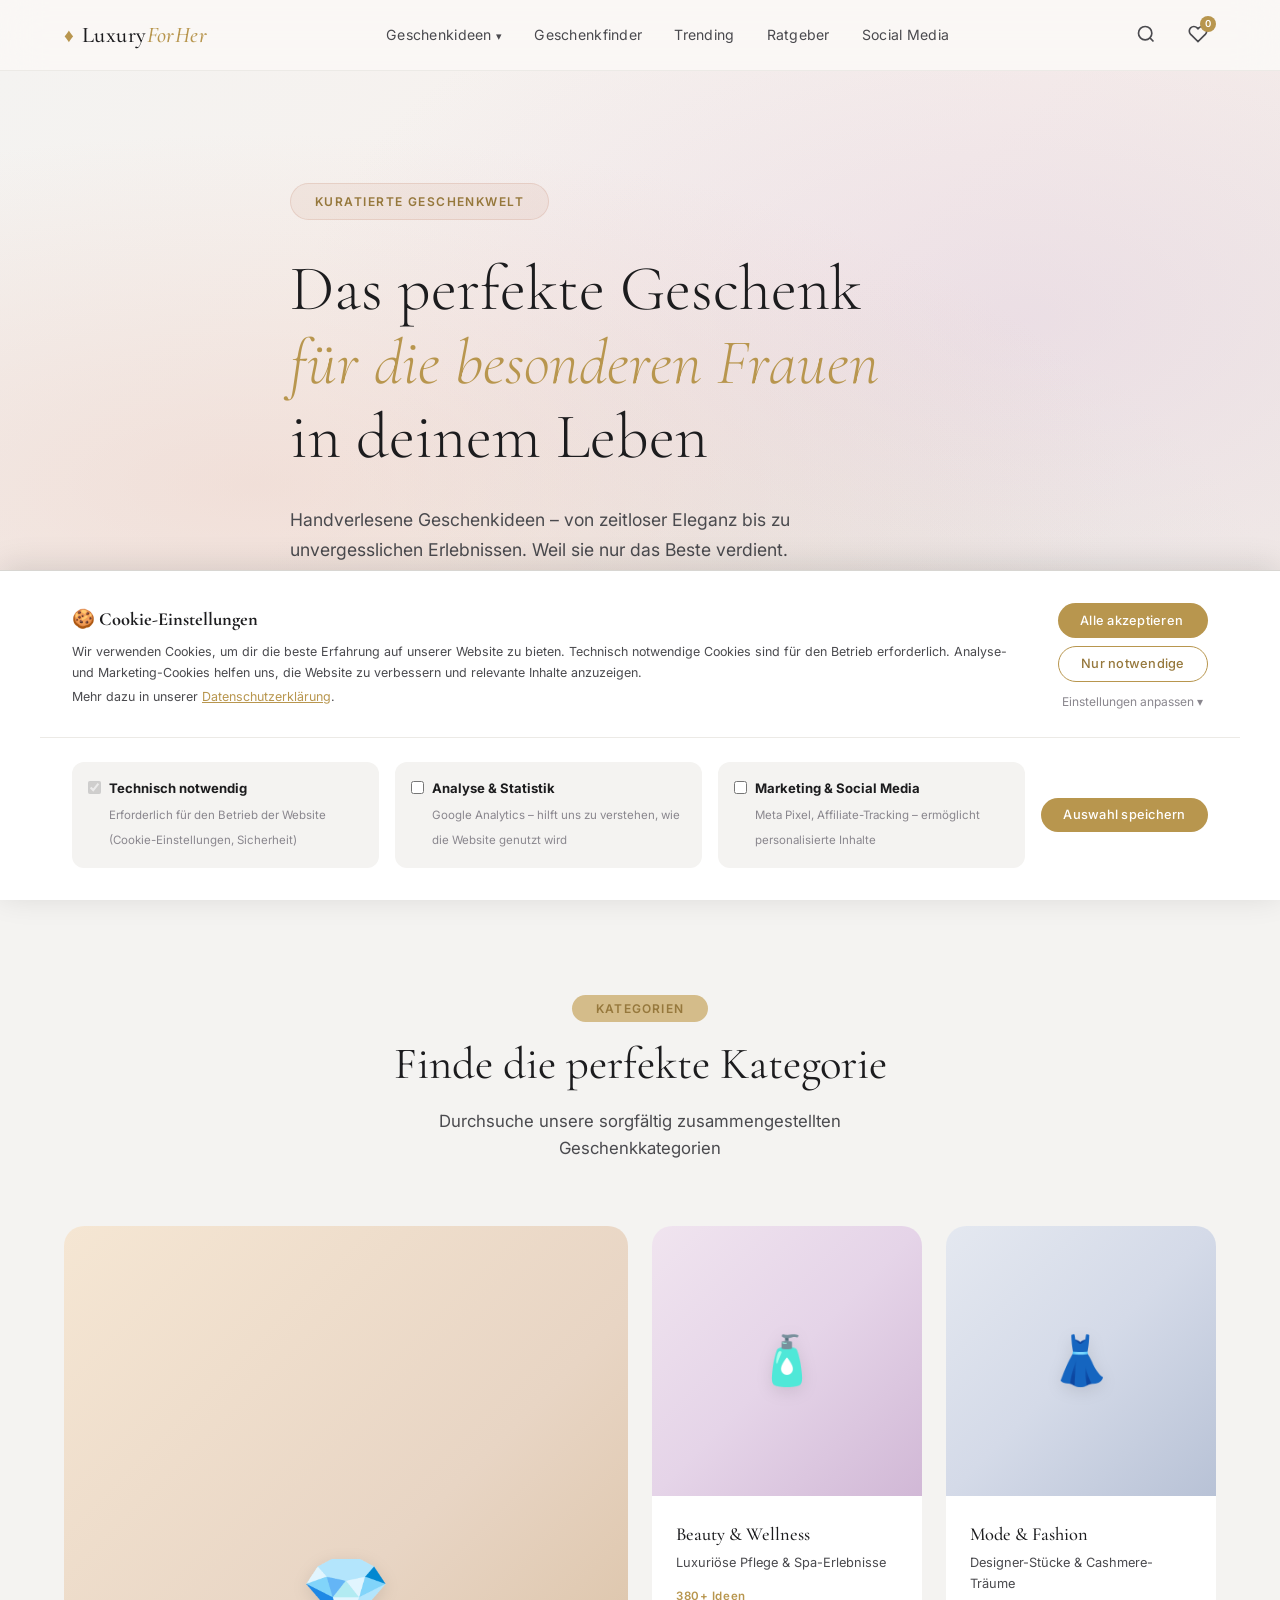
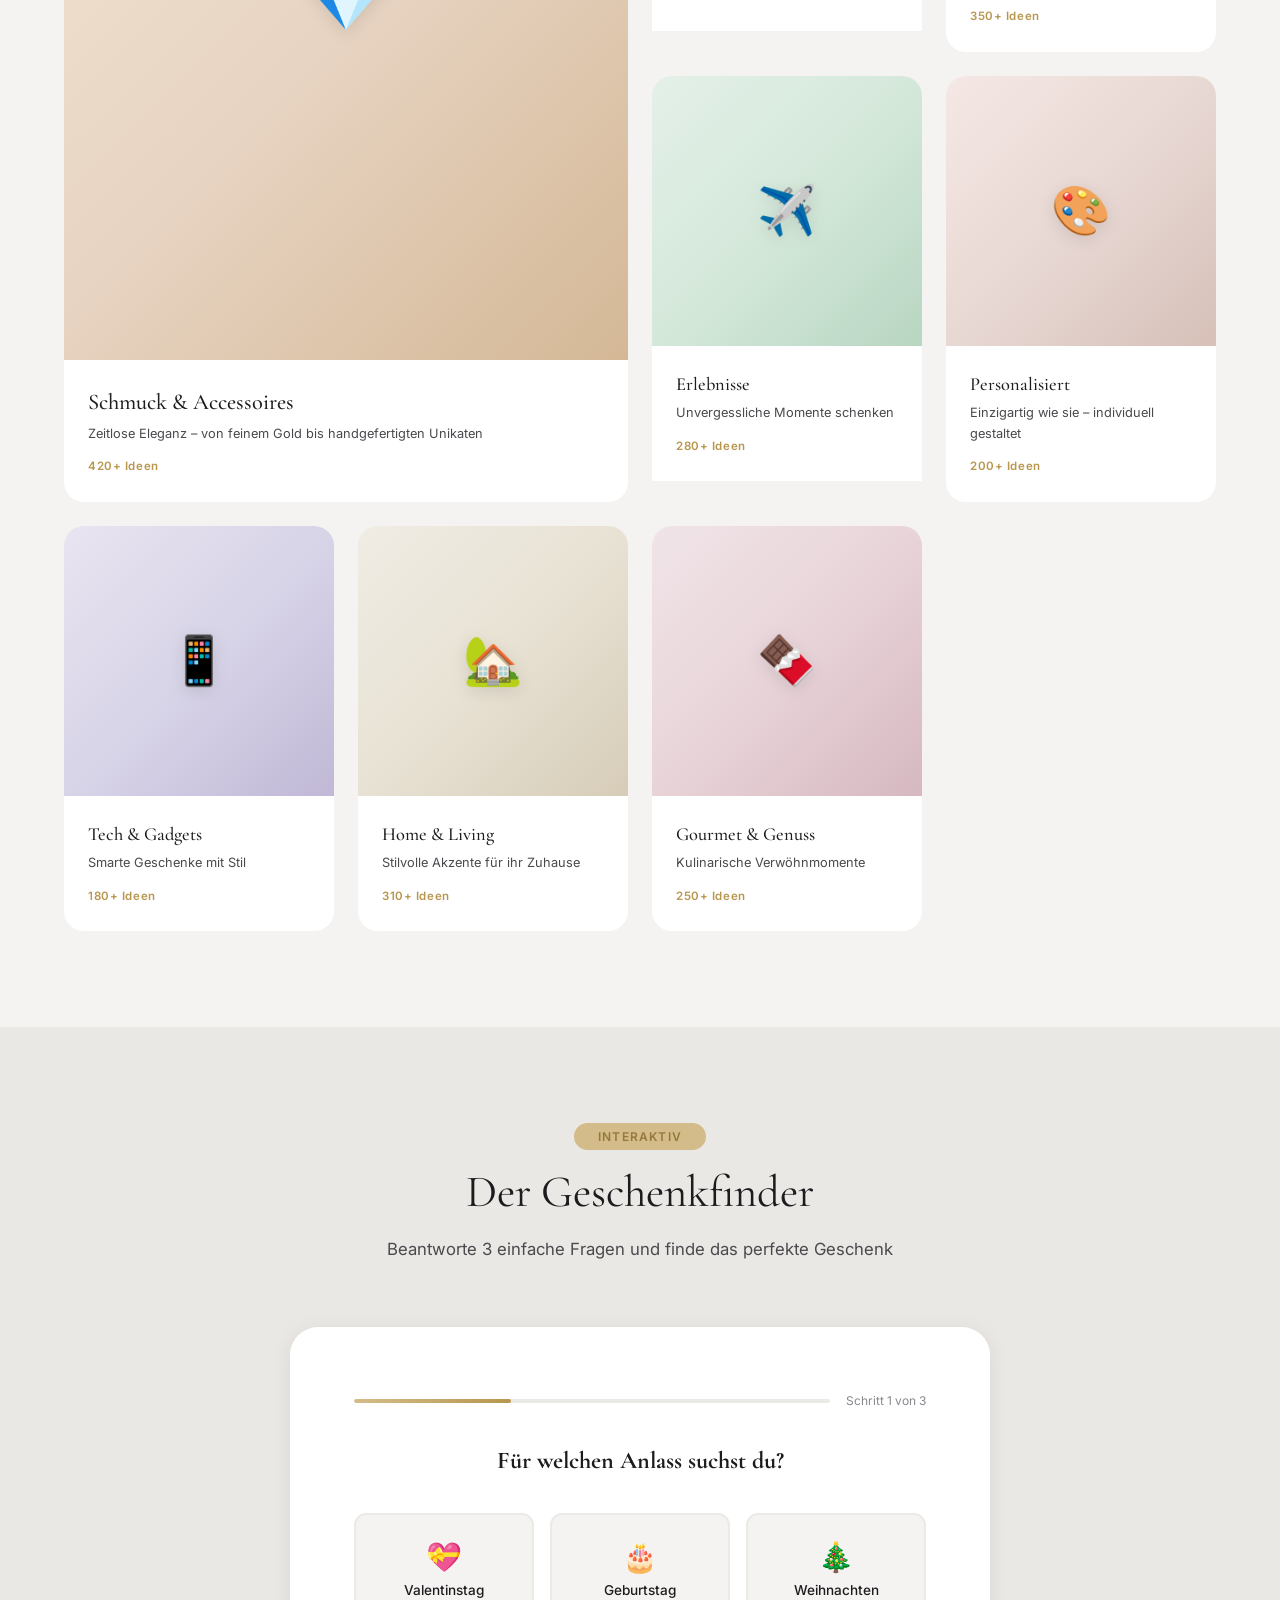
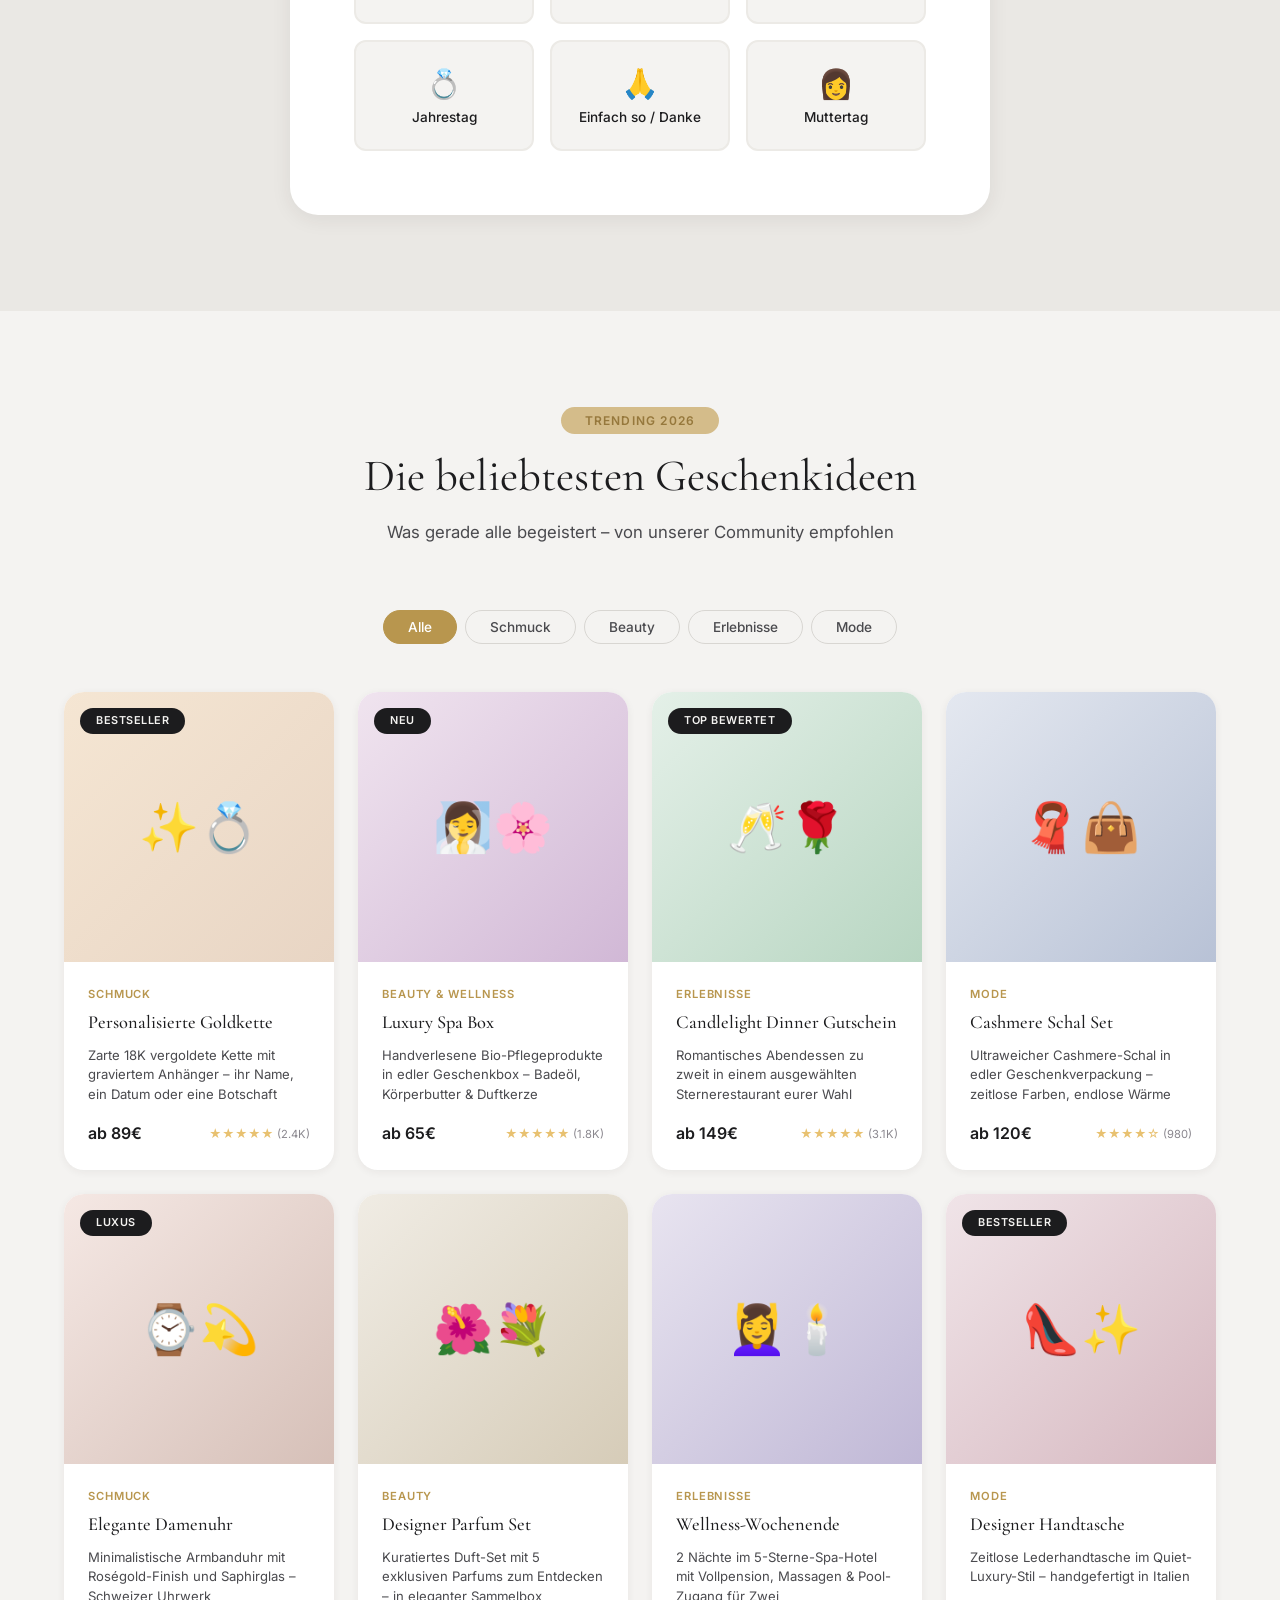
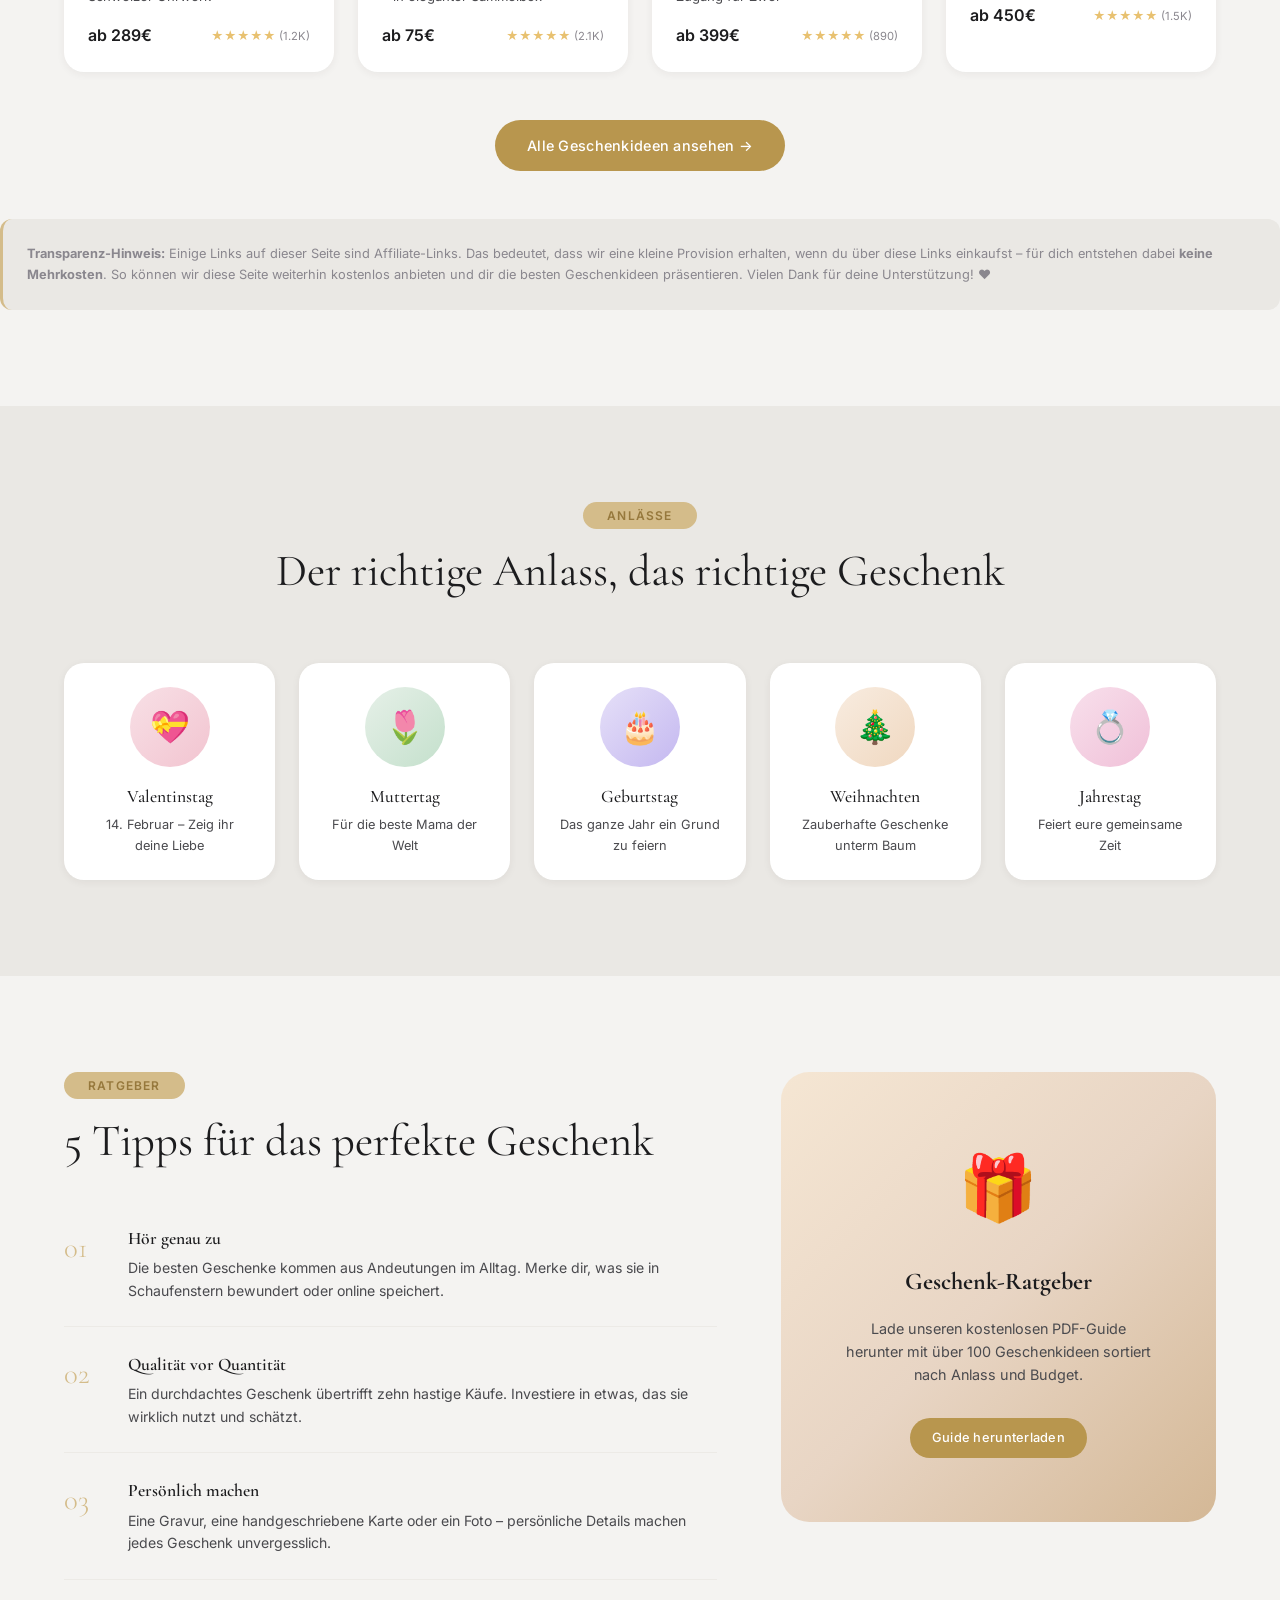
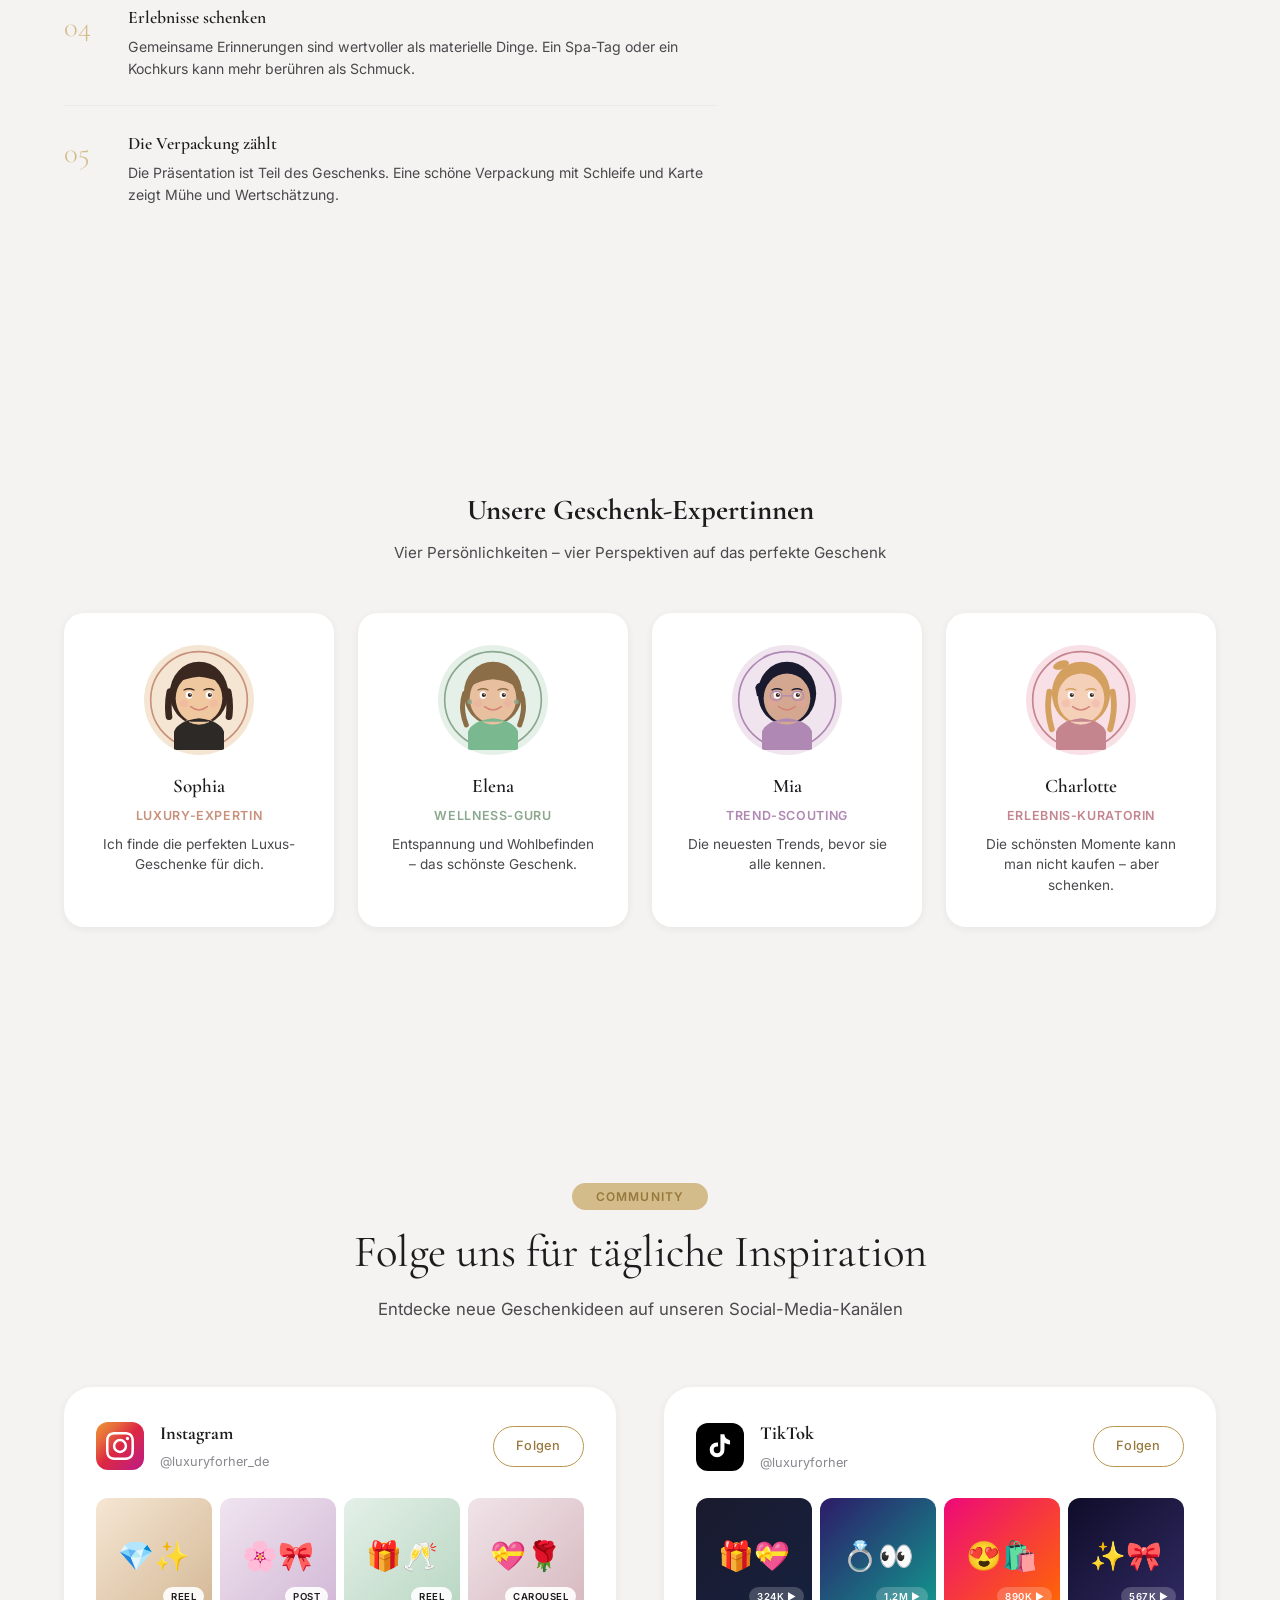
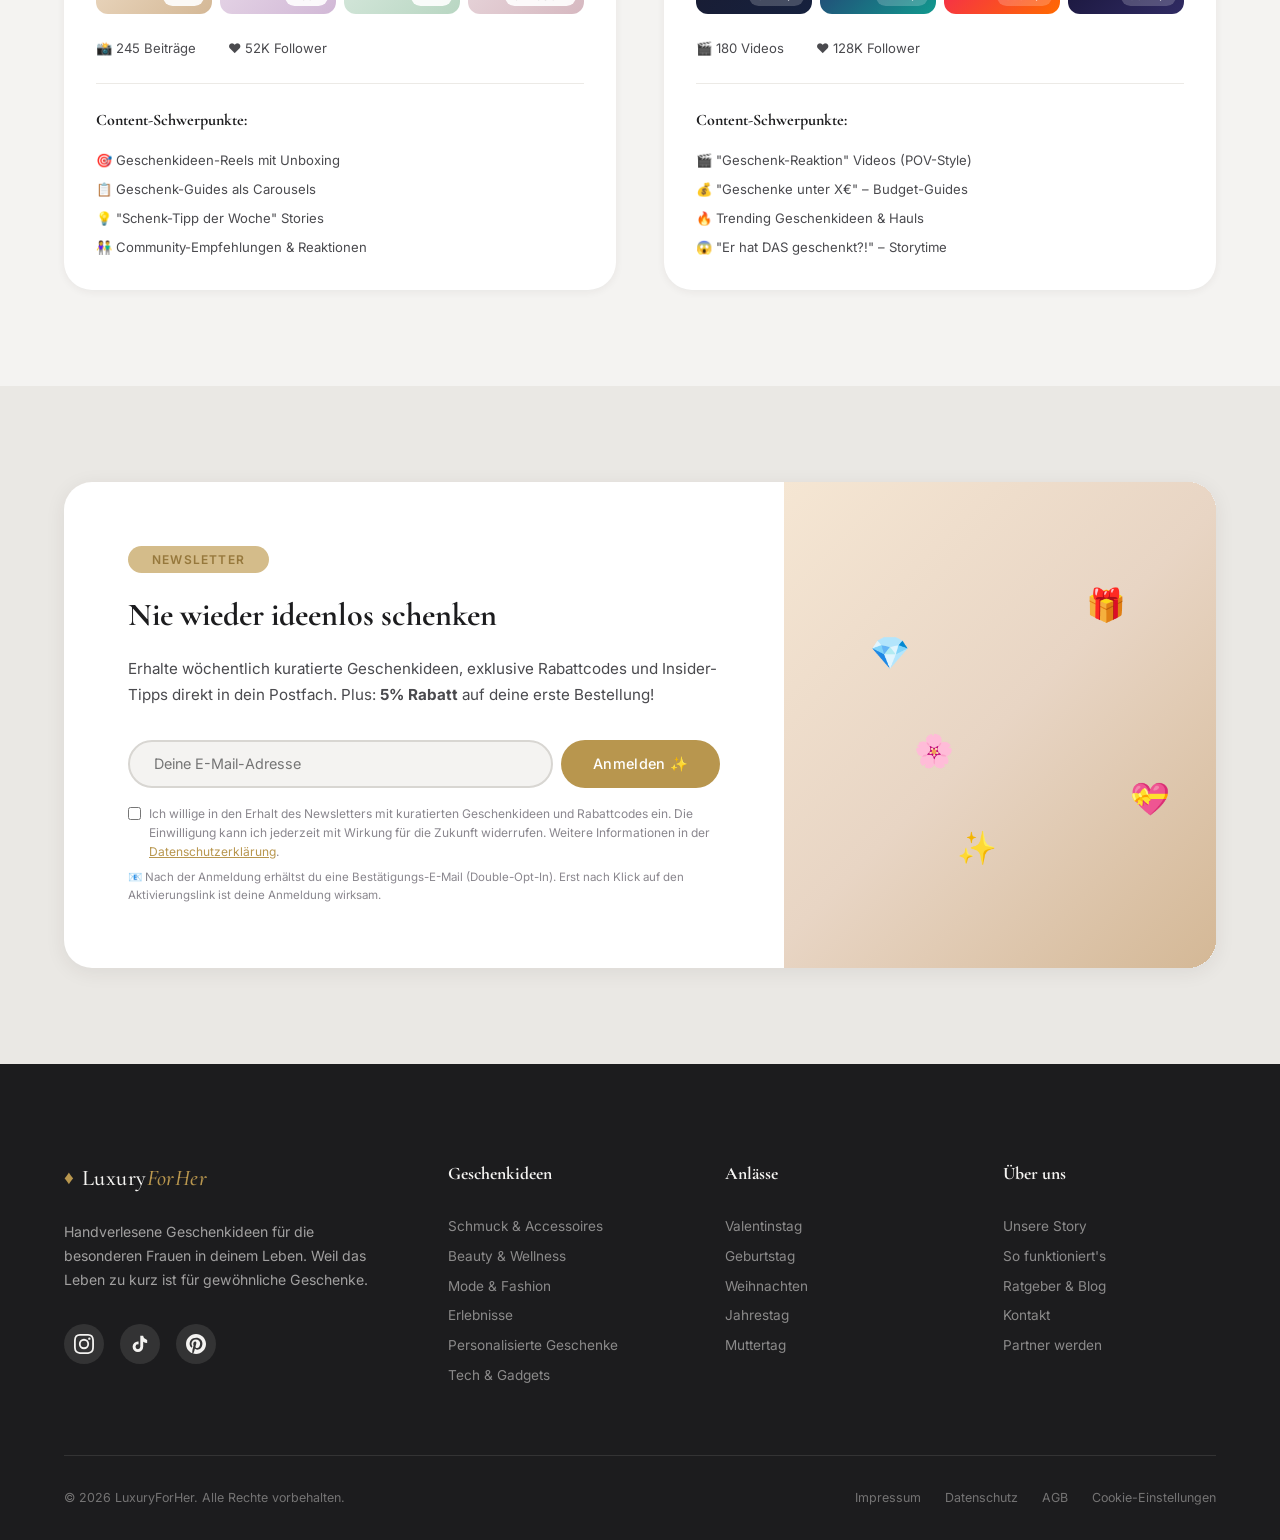
==== commit 96b739dc: "DSGVO-Datenschutz, maskuline Farbpalette, Cookie-Banner - Neue Seiten: pages/datenschutz.html (volls" ====
--- a/index.html
+++ b/index.html
@@ -17,11 +17,6 @@
     <link rel="icon" href="data:image/svg+xml,<svg xmlns='http://www.w3.org/2000/svg' viewBox='0 0 100 100'><text y='.9em' font-size='90'>🎁</text></svg>">
 </head>
 <body>
-    <!-- Announcement Bar -->
-    <div class="announcement-bar">
-        <p>✨ Kostenloser Versand ab 75€ · 5% Rabatt mit Newsletter-Anmeldung ✨</p>
-    </div>
-
     <!-- Navigation -->
     <header class="header" id="header">
         <nav class="nav container">
@@ -779,18 +774,20 @@
                     <p>Erhalte wöchentlich kuratierte Geschenkideen, exklusive Rabattcodes und Insider-Tipps direkt in dein Postfach. Plus: <strong>5% Rabatt</strong> auf deine erste Bestellung!</p>
                     <form class="newsletter__form" id="newsletter-form">
                         <div class="newsletter__input-wrap">
-                            <input type="email" placeholder="Deine E-Mail-Adresse" required>
+                            <input type="email" placeholder="Deine E-Mail-Adresse" required aria-label="E-Mail-Adresse für Newsletter">
                             <button type="submit" class="btn btn--primary">Anmelden ✨</button>
                         </div>
                         <label class="newsletter__consent">
                             <input type="checkbox" required>
-                            <span>Ich stimme dem Erhalt von Newslettern zu und habe die <a href="#">Datenschutzerklärung</a> gelesen.</span>
+                            <span>Ich willige in den Erhalt des Newsletters mit kuratierten Geschenkideen und Rabattcodes ein. Die Einwilligung kann ich jederzeit mit Wirkung für die Zukunft widerrufen. Weitere Informationen in der <a href="pages/datenschutz.html#newsletter">Datenschutzerklärung</a>.</span>
                         </label>
+                        <p class="newsletter__doi-hint">📧 Nach der Anmeldung erhältst du eine Bestätigungs-E-Mail (Double-Opt-In). Erst nach Klick auf den Aktivierungslink ist deine Anmeldung wirksam.</p>
                     </form>
                     <div class="newsletter__success" id="newsletter-success" hidden>
                         <span>🎉</span>
-                        <h3>Willkommen!</h3>
-                        <p>Dein 5%-Rabattcode ist: <strong>LUXHER5</strong></p>
+                        <h3>Fast geschafft!</h3>
+                        <p>Wir haben dir eine <strong>Bestätigungs-E-Mail</strong> gesendet. Bitte klicke auf den Link in der E-Mail, um deine Anmeldung abzuschließen.</p>
+                        <p class="newsletter__doi-note">Dein 5%-Rabattcode <strong>LUXHER5</strong> wird dir nach der Bestätigung zugesendet.</p>
                     </div>
                 </div>
                 <div class="newsletter__visual">
@@ -861,13 +858,195 @@
             <div class="footer__bottom">
                 <p>© 2026 LuxuryForHer. Alle Rechte vorbehalten.</p>
                 <div class="footer__legal">
-                    <a href="#">Impressum</a>
-                    <a href="#">Datenschutz</a>
+                    <a href="pages/impressum.html">Impressum</a>
+                    <a href="pages/datenschutz.html">Datenschutz</a>
                     <a href="#">AGB</a>
+                    <a href="#" id="cookie-settings-footer">Cookie-Einstellungen</a>
                 </div>
             </div>
         </div>
     </footer>
+
+    <!-- Cookie Consent Banner -->
+    <div class="cookie-banner" id="cookie-banner" hidden>
+        <div class="cookie-banner__content">
+            <div class="cookie-banner__text">
+                <h4>🍪 Cookie-Einstellungen</h4>
+                <p>Wir verwenden Cookies, um dir die beste Erfahrung auf unserer Website zu bieten. Technisch notwendige Cookies sind für den Betrieb erforderlich. Analyse- und Marketing-Cookies helfen uns, die Website zu verbessern und relevante Inhalte anzuzeigen.</p>
+                <p>Mehr dazu in unserer <a href="pages/datenschutz.html">Datenschutzerklärung</a>.</p>
+            </div>
+            <div class="cookie-banner__actions">
+                <button class="btn btn--primary btn--small" id="cookie-accept-all">Alle akzeptieren</button>
+                <button class="btn btn--outline btn--small" id="cookie-necessary-only">Nur notwendige</button>
+                <button class="cookie-banner__details-toggle" id="cookie-details-toggle">Einstellungen anpassen ▾</button>
+            </div>
+        </div>
+        <div class="cookie-banner__details" id="cookie-details" hidden>
+            <label class="cookie-option">
+                <input type="checkbox" checked disabled>
+                <div>
+                    <strong>Technisch notwendig</strong>
+                    <span>Erforderlich für den Betrieb der Website (Cookie-Einstellungen, Sicherheit)</span>
+                </div>
+            </label>
+            <label class="cookie-option">
+                <input type="checkbox" id="cookie-analytics">
+                <div>
+                    <strong>Analyse & Statistik</strong>
+                    <span>Google Analytics – hilft uns zu verstehen, wie die Website genutzt wird</span>
+                </div>
+            </label>
+            <label class="cookie-option">
+                <input type="checkbox" id="cookie-marketing">
+                <div>
+                    <strong>Marketing & Social Media</strong>
+                    <span>Meta Pixel, Affiliate-Tracking – ermöglicht personalisierte Inhalte</span>
+                </div>
+            </label>
+            <button class="btn btn--primary btn--small" id="cookie-save-choices">Auswahl speichern</button>
+        </div>
+    </div>
+
+    <style>
+        /* Cookie Banner */
+        .cookie-banner {
+            position: fixed;
+            bottom: 0;
+            left: 0;
+            right: 0;
+            z-index: 9999;
+            background: var(--color-bg-card);
+            border-top: 1px solid var(--color-border);
+            box-shadow: 0 -4px 30px rgba(0,0,0,0.12);
+            padding: var(--space-xl) 0;
+        }
+
+        .cookie-banner__content {
+            max-width: 1200px;
+            margin: 0 auto;
+            padding: 0 var(--space-xl);
+            display: flex;
+            gap: var(--space-xl);
+            align-items: center;
+        }
+
+        .cookie-banner__text {
+            flex: 1;
+        }
+
+        .cookie-banner__text h4 {
+            font-family: var(--font-heading);
+            font-size: 1.15rem;
+            margin-bottom: var(--space-sm);
+        }
+
+        .cookie-banner__text p {
+            font-size: 0.78rem;
+            color: var(--color-text-light);
+            line-height: 1.65;
+            margin-bottom: var(--space-xs);
+        }
+
+        .cookie-banner__text a {
+            color: var(--color-primary);
+            text-decoration: underline;
+        }
+
+        .cookie-banner__actions {
+            display: flex;
+            flex-direction: column;
+            gap: var(--space-sm);
+            flex-shrink: 0;
+        }
+
+        .cookie-banner__details-toggle {
+            font-size: 0.75rem;
+            color: var(--color-text-muted);
+            text-align: center;
+            padding: var(--space-xs);
+            cursor: pointer;
+            background: none;
+            border: none;
+            font-family: var(--font-body);
+            transition: color 0.2s;
+        }
+
+        .cookie-banner__details-toggle:hover {
+            color: var(--color-primary);
+        }
+
+        .cookie-banner__details {
+            max-width: 1200px;
+            margin: var(--space-lg) auto 0;
+            padding: var(--space-lg) var(--space-xl) 0;
+            border-top: 1px solid var(--color-border-light);
+            display: flex;
+            flex-wrap: wrap;
+            gap: var(--space-md);
+            align-items: center;
+        }
+
+        .cookie-option {
+            display: flex;
+            align-items: flex-start;
+            gap: var(--space-sm);
+            padding: var(--space-md);
+            background: var(--color-bg);
+            border-radius: var(--radius-md);
+            cursor: pointer;
+            flex: 1;
+            min-width: 220px;
+        }
+
+        .cookie-option input {
+            margin-top: 3px;
+            accent-color: var(--color-primary);
+        }
+
+        .cookie-option strong {
+            display: block;
+            font-size: 0.82rem;
+            margin-bottom: 2px;
+        }
+
+        .cookie-option span {
+            font-size: 0.72rem;
+            color: var(--color-text-muted);
+            line-height: 1.4;
+        }
+
+        /* Newsletter DOI Hint */
+        .newsletter__doi-hint {
+            font-size: 0.72rem;
+            color: var(--color-text-muted);
+            margin-top: var(--space-sm);
+            line-height: 1.5;
+        }
+
+        .newsletter__doi-note {
+            font-size: 0.85rem;
+            margin-top: var(--space-sm);
+        }
+
+        @media (max-width: 768px) {
+            .cookie-banner__content {
+                flex-direction: column;
+                text-align: center;
+            }
+
+            .cookie-banner__actions {
+                width: 100%;
+            }
+
+            .cookie-banner__details {
+                flex-direction: column;
+            }
+
+            .cookie-option {
+                min-width: 100%;
+            }
+        }
+    </style>
 
     <script src="js/affiliate.js"></script>
     <script src="js/avatars.js"></script>
@@ -879,6 +1058,63 @@
             if (carouselContainer && typeof AvatarSystem !== 'undefined') {
                 carouselContainer.innerHTML = AvatarSystem.renderAvatarCarousel();
             }
+
+            // === Cookie Consent Banner ===
+            const banner = document.getElementById('cookie-banner');
+            const details = document.getElementById('cookie-details');
+            const COOKIE_KEY = 'luxuryforher_cookie_consent';
+
+            function getConsent() {
+                try { return JSON.parse(localStorage.getItem(COOKIE_KEY)); } catch(e) { return null; }
+            }
+
+            function setConsent(consent) {
+                try { localStorage.setItem(COOKIE_KEY, JSON.stringify(consent)); } catch(e) {}
+                if (banner) banner.hidden = true;
+                // Activate/deactivate tracking based on consent
+                if (consent.analytics && typeof gtag === 'function') {
+                    gtag('consent', 'update', { analytics_storage: 'granted' });
+                }
+                if (consent.marketing && typeof fbq === 'function') {
+                    fbq('consent', 'grant');
+                }
+            }
+
+            // Show banner if no consent stored
+            if (!getConsent() && banner) {
+                banner.hidden = false;
+            }
+
+            // Accept all
+            document.getElementById('cookie-accept-all')?.addEventListener('click', () => {
+                setConsent({ necessary: true, analytics: true, marketing: true, timestamp: new Date().toISOString() });
+            });
+
+            // Necessary only
+            document.getElementById('cookie-necessary-only')?.addEventListener('click', () => {
+                setConsent({ necessary: true, analytics: false, marketing: false, timestamp: new Date().toISOString() });
+            });
+
+            // Toggle details
+            document.getElementById('cookie-details-toggle')?.addEventListener('click', () => {
+                if (details) details.hidden = !details.hidden;
+            });
+
+            // Save choices
+            document.getElementById('cookie-save-choices')?.addEventListener('click', () => {
+                const analytics = document.getElementById('cookie-analytics')?.checked || false;
+                const marketing = document.getElementById('cookie-marketing')?.checked || false;
+                setConsent({ necessary: true, analytics, marketing, timestamp: new Date().toISOString() });
+            });
+
+            // Footer "Cookie-Einstellungen" link
+            document.getElementById('cookie-settings-footer')?.addEventListener('click', (e) => {
+                e.preventDefault();
+                if (banner) {
+                    banner.hidden = false;
+                    banner.scrollIntoView({ behavior: 'smooth' });
+                }
+            });
         });
     </script>
 </body>
--- a/css/style.css
+++ b/css/style.css
@@ -1,28 +1,29 @@
 /* ===================================================
    LuxuryForHer – Stylesheet
-   Design: Quiet Luxury · Feminine Elegance
-   Colors: Rose Gold, Cream, Sage, Soft Plum
+   Design: Quiet Luxury · Masculine Confidence
+   Colors: Warm Gold, Charcoal, Slate, Cool Grey
+   Target: Men shopping premium gifts for women
    =================================================== */
 
 /* --- CSS Custom Properties --- */
 :root {
-    /* Brand colors */
-    --color-primary: #c8917c;
-    --color-primary-light: #e8c4b8;
-    --color-primary-dark: #a67260;
-    --color-secondary: #8b7e74;
-    --color-accent: #d4a59a;
-    --color-accent-rose: #e8a598;
-
-    /* Neutrals */
-    --color-bg: #faf8f6;
-    --color-bg-alt: #f5f0eb;
+    /* Brand colors – warm gold/amber accent, confident & premium */
+    --color-primary: #b8964e;
+    --color-primary-light: #d4bc8a;
+    --color-primary-dark: #96783c;
+    --color-secondary: #5c6470;
+    --color-accent: #c4a764;
+    --color-accent-rose: #c9a84e;
+
+    /* Neutrals – cool-warm grey base, clean & sharp */
+    --color-bg: #f4f3f1;
+    --color-bg-alt: #eae8e4;
     --color-bg-card: #ffffff;
-    --color-text: #2d2926;
-    --color-text-light: #6b6460;
-    --color-text-muted: #9e958e;
-    --color-border: #e8e2dc;
-    --color-border-light: #f0ebe6;
+    --color-text: #1c1c1e;
+    --color-text-light: #4a4a4e;
+    --color-text-muted: #8a878e;
+    --color-border: #d8d6d2;
+    --color-border-light: #eceae6;
 
     /* Semantic */
     --color-success: #7ab88f;
